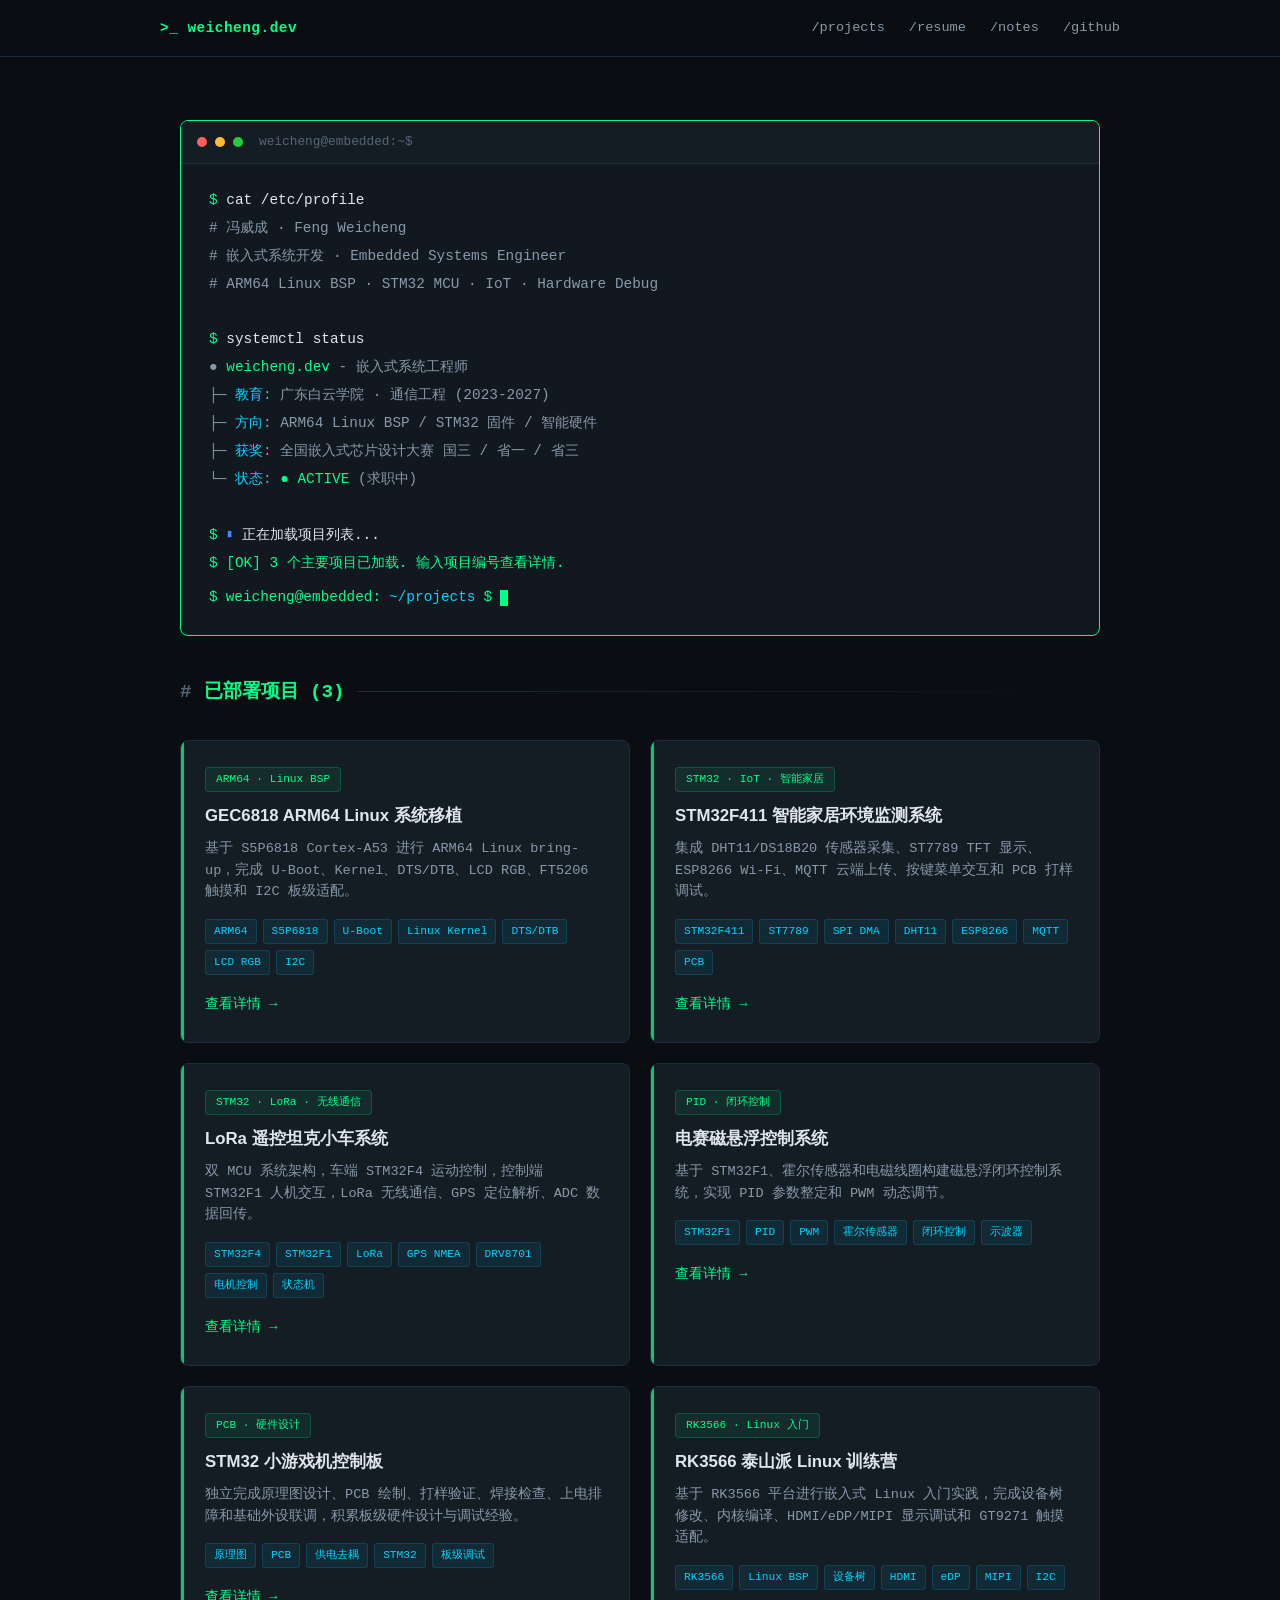
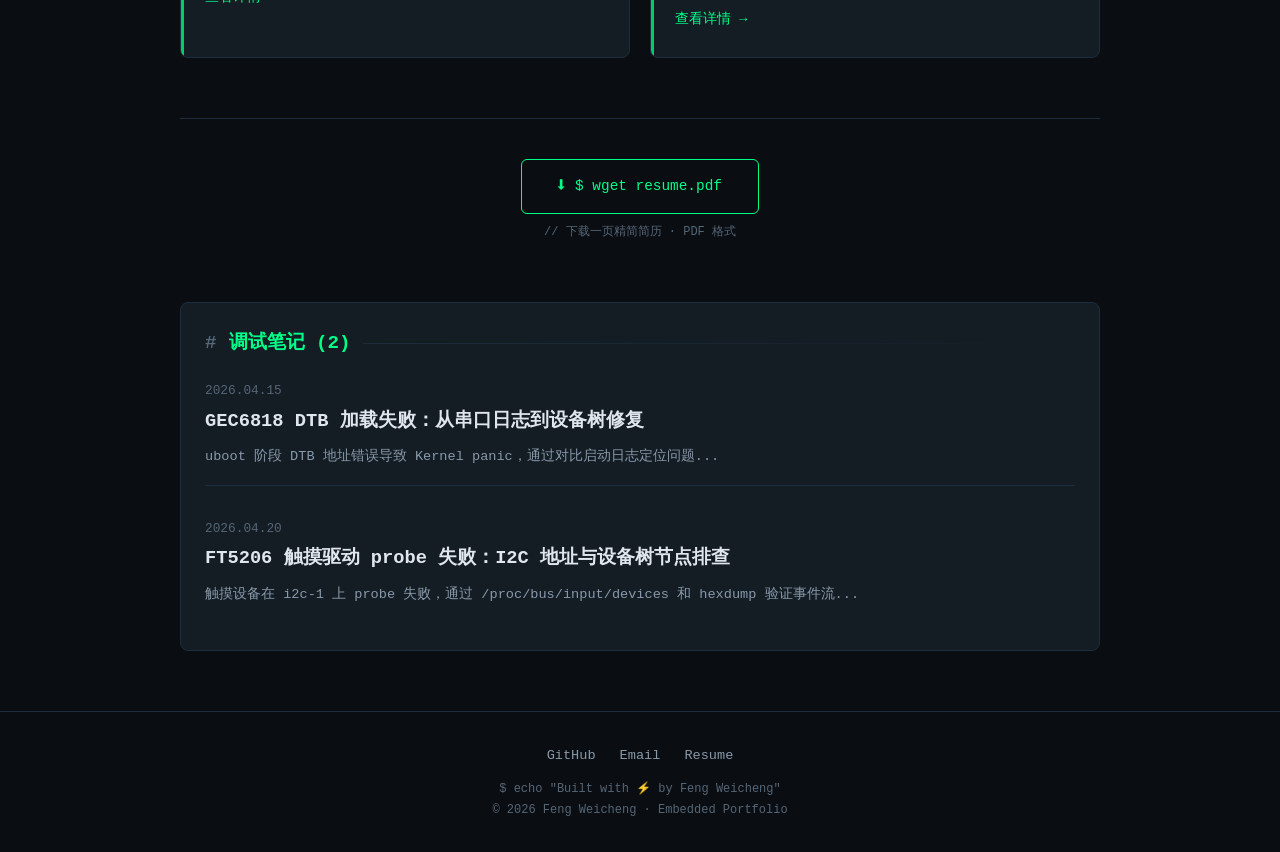
==== index.html @ 5b4a4738 "init: 嵌入式个人作品集上线" ====
<!DOCTYPE html>
<html lang="zh-CN">
<head>
  <meta charset="UTF-8">
  <meta name="viewport" content="width=device-width, initial-scale=1.0">
  <meta name="description" content="冯威成 · 嵌入式个人作品集 · ARM64 Linux BSP · STM32 · IoT 智能硬件">
  <meta name="keywords" content="嵌入式, Linux BSP, STM32, ARM64, 驱动开发, 智能硬件, IoT">
  <meta name="author" content="冯威成">

  <!-- Open Graph -->
  <meta property="og:title" content="冯威成 · 嵌入式作品集">
  <meta property="og:description" content="ARM64 Linux BSP / STM32 / IoT 智能硬件">
  <meta property="og:type" content="website">
  <meta property="og:url" content="https://weichengfeng.github.io">

  <title>冯威成 · 嵌入式作品集 | Embedded Portfolio</title>
  <link rel="stylesheet" href="css/style.css">
  <link rel="icon" type="image/svg+xml" href="data:image/svg+xml,<svg xmlns='http://www.w3.org/2000/svg' viewBox='0 0 100 100'><text y='.9em' font-size='90'>⚡</text></svg>">
</head>
<body>

  <!-- ====== 导航栏 ====== -->
  <nav class="nav-bar">
    <div class="nav-inner">
      <a href="/" class="nav-brand">weicheng.dev</a>
      <ul class="nav-links">
        <li><a href="/#projects">/projects</a></li>
        <li><a href="/#resume">/resume</a></li>
        <li><a href="notes/debug-log-1.html">/notes</a></li>
        <li><a href="https://github.com/Weicheng77777777" target="_blank">/github</a></li>
      </ul>
    </div>
  </nav>

  <!-- ====== 首页终端区 ====== -->
  <section class="hero">
    <div class="container">
      <div class="terminal-window">
        <div class="terminal-header">
          <span class="terminal-dot red"></span>
          <span class="terminal-dot yellow"></span>
          <span class="terminal-dot green"></span>
          <span class="terminal-title">weicheng@embedded:~$</span>
        </div>
        <div class="terminal-body">
          <div class="terminal-line">
            <span class="prompt">$ </span><span class="cmd">cat /etc/profile</span>
          </div>
          <div class="terminal-line">
            <span class="output"># 冯威成 · Feng Weicheng</span>
          </div>
          <div class="terminal-line">
            <span class="output"># 嵌入式系统开发 · Embedded Systems Engineer</span>
          </div>
          <div class="terminal-line">
            <span class="output"># ARM64 Linux BSP · STM32 MCU · IoT · Hardware Debug</span>
          </div>
          <div class="terminal-line">&nbsp;</div>
          <div class="terminal-line">
            <span class="prompt">$ </span><span class="cmd">systemctl status</span>
          </div>
          <div class="terminal-line">
            <span class="output">● <span class="success">weicheng.dev</span> - 嵌入式系统工程师</span>
          </div>
          <div class="terminal-line">
            <span class="output">   ├─ <span class="highlight">教育</span>: 广东白云学院 · 通信工程 (2023-2027)</span>
          </div>
          <div class="terminal-line">
            <span class="output">   ├─ <span class="highlight">方向</span>: ARM64 Linux BSP / STM32 固件 / 智能硬件</span>
          </div>
          <div class="terminal-line">
            <span class="output">   ├─ <span class="highlight">获奖</span>: 全国嵌入式芯片设计大赛 国三 / 省一 / 省三</span>
          </div>
          <div class="terminal-line">
            <span class="output">   └─ <span class="highlight">状态</span>: <span class="success">● ACTIVE</span> (求职中)</span>
          </div>
          <div class="terminal-line">&nbsp;</div>
          <div class="terminal-line">
            <span class="prompt">$ </span><span class="cmd"><span class="loading">▮</span> 正在加载项目列表...</span>
          </div>
          <div class="terminal-line">
            <span class="prompt">$ </span><span class="success">[OK] 3 个主要项目已加载. 输入项目编号查看详情.</span>
          </div>
          <div class="terminal-cursor-line">
            <span>$ </span>weicheng@embedded:<span style="color:var(--accent-cyan)">~/projects</span><span style="color:var(--terminal-green)">$</span>
            <span class="cursor"></span>
          </div>
        </div>
      </div>

      <!-- ====== 项目卡片 ====== -->
      <div id="projects">
        <h2 class="section-title">已部署项目 (3)</h2>
      </div>
      <div class="projects-grid">
        <!-- 项目 1: GEC6818 -->
        <div class="card">
          <div class="card-tag">ARM64 · Linux BSP</div>
          <h3>GEC6818 ARM64 Linux 系统移植</h3>
          <p>基于 S5P6818 Cortex-A53 进行 ARM64 Linux bring-up，完成 U-Boot、Kernel、DTS/DTB、LCD RGB、FT5206 触摸和 I2C 板级适配。</p>
          <div class="card-tech">
            <span>ARM64</span>
            <span>S5P6818</span>
            <span>U-Boot</span>
            <span>Linux Kernel</span>
            <span>DTS/DTB</span>
            <span>LCD RGB</span>
            <span>I2C</span>
          </div>
          <a href="projects/gec6818.html" class="card-link">查看详情 →</a>
        </div>

        <!-- 项目 2: STM32F411 -->
        <div class="card">
          <div class="card-tag">STM32 · IoT · 智能家居</div>
          <h3>STM32F411 智能家居环境监测系统</h3>
          <p>集成 DHT11/DS18B20 传感器采集、ST7789 TFT 显示、ESP8266 Wi-Fi、MQTT 云端上传、按键菜单交互和 PCB 打样调试。</p>
          <div class="card-tech">
            <span>STM32F411</span>
            <span>ST7789</span>
            <span>SPI DMA</span>
            <span>DHT11</span>
            <span>ESP8266</span>
            <span>MQTT</span>
            <span>PCB</span>
          </div>
          <a href="projects/stm32f411.html" class="card-link">查看详情 →</a>
        </div>

        <!-- 项目 3: LoRa 小车 -->
        <div class="card">
          <div class="card-tag">STM32 · LoRa · 无线通信</div>
          <h3>LoRa 遥控坦克小车系统</h3>
          <p>双 MCU 系统架构，车端 STM32F4 运动控制，控制端 STM32F1 人机交互，LoRa 无线通信、GPS 定位解析、ADC 数据回传。</p>
          <div class="card-tech">
            <span>STM32F4</span>
            <span>STM32F1</span>
            <span>LoRa</span>
            <span>GPS NMEA</span>
            <span>DRV8701</span>
            <span>电机控制</span>
            <span>状态机</span>
          </div>
          <a href="projects/lora-car.html" class="card-link">查看详情 →</a>
        </div>

        <!-- 项目 4: 磁悬浮 -->
        <div class="card">
          <div class="card-tag">PID · 闭环控制</div>
          <h3>电赛磁悬浮控制系统</h3>
          <p>基于 STM32F1、霍尔传感器和电磁线圈构建磁悬浮闭环控制系统，实现 PID 参数整定和 PWM 动态调节。</p>
          <div class="card-tech">
            <span>STM32F1</span>
            <span>PID</span>
            <span>PWM</span>
            <span>霍尔传感器</span>
            <span>闭环控制</span>
            <span>示波器</span>
          </div>
          <a href="projects/maglev.html" class="card-link">查看详情 →</a>
        </div>

        <!-- 项目 5: 小游戏机 -->
        <div class="card">
          <div class="card-tag">PCB · 硬件设计</div>
          <h3>STM32 小游戏机控制板</h3>
          <p>独立完成原理图设计、PCB 绘制、打样验证、焊接检查、上电排障和基础外设联调，积累板级硬件设计与调试经验。</p>
          <div class="card-tech">
            <span>原理图</span>
            <span>PCB</span>
            <span>供电去耦</span>
            <span>STM32</span>
            <span>板级调试</span>
          </div>
          <a href="projects/game-console.html" class="card-link">查看详情 →</a>
        </div>

        <!-- 项目 6: RK3566 -->
        <div class="card">
          <div class="card-tag">RK3566 · Linux 入门</div>
          <h3>RK3566 泰山派 Linux 训练营</h3>
          <p>基于 RK3566 平台进行嵌入式 Linux 入门实践，完成设备树修改、内核编译、HDMI/eDP/MIPI 显示调试和 GT9271 触摸适配。</p>
          <div class="card-tech">
            <span>RK3566</span>
            <span>Linux BSP</span>
            <span>设备树</span>
            <span>HDMI</span>
            <span>eDP</span>
            <span>MIPI</span>
            <span>I2C</span>
          </div>
          <a href="projects/rk3566.html" class="card-link">查看详情 →</a>
        </div>
      </div>

      <!-- ====== 简历下载区 ====== -->
      <div id="resume" class="resume-section">
        <a href="resume.pdf" class="resume-btn" download>
          ⬇ <span>$ wget resume.pdf</span>
        </a>
        <p class="resume-hint">// 下载一页精简简历 · PDF 格式</p>
      </div>

      <!-- ====== 调试笔记入口 ====== -->
      <div style="margin-top: 20px; padding: 24px; border: 1px solid var(--border-color); border-radius: 8px; background: var(--bg-card);">
        <h2 class="section-title" style="margin-bottom: 16px;">调试笔记 (2)</h2>
        <div class="notes-list">
          <div class="note-item" style="border: none; padding: 0 0 16px 0; border-bottom: 1px solid var(--border-color) !important; border-radius: 0;">
            <div class="note-date">2026.04.15</div>
            <h3><a href="notes/debug-log-1.html">GEC6818 DTB 加载失败：从串口日志到设备树修复</a></h3>
            <div class="note-excerpt">uboot 阶段 DTB 地址错误导致 Kernel panic，通过对比启动日志定位问题...</div>
          </div>
          <div class="note-item" style="border: none; padding: 16px 0 0 0;">
            <div class="note-date">2026.04.20</div>
            <h3><a href="notes/debug-log-1.html">FT5206 触摸驱动 probe 失败：I2C 地址与设备树节点排查</a></h3>
            <div class="note-excerpt">触摸设备在 i2c-1 上 probe 失败，通过 /proc/bus/input/devices 和 hexdump 验证事件流...</div>
          </div>
        </div>
      </div>

    </div>
  </section>

  <!-- ====== 页脚 ====== -->
  <footer class="footer">
    <div class="container">
      <div class="footer-links">
        <a href="https://github.com/Weicheng77777777" target="_blank">GitHub</a>
        <a href="mailto:2590752572@qq.com">Email</a>
        <a href="resume.pdf" download>Resume</a>
      </div>
      <p class="footer-copy">
        <span class="terminal-green">$ echo "Built with ⚡ by Feng Weicheng"</span><br>
        <span style="color: var(--text-muted);">© 2026 Feng Weicheng · Embedded Portfolio</span>
      </p>
    </div>
  </footer>

  <script src="js/main.js"></script>
</body>
</html>
---- css/style.css ----
/* ==========================================================================
   冯威成 · 嵌入式个人作品集
   风格：终端 / 命令行风格
   ========================================================================== */

/* --- CSS 变量 --- */
:root {
  --bg-primary: #0a0e12;
  --bg-secondary: #111820;
  --bg-card: #141c24;
  --bg-card-hover: #1a2430;
  --terminal-green: #00ff88;
  --terminal-green-dim: #00cc6a;
  --terminal-green-muted: #0a3a22;
  --accent-cyan: #00d4ff;
  --accent-blue: #4488ff;
  --accent-purple: #aa66ff;
  --text-primary: #e0e6ed;
  --text-secondary: #8899aa;
  --text-muted: #556677;
  --border-color: #1e2d3d;
  --border-green: #00ff88;
  --font-mono: 'Consolas', 'Courier New', 'Fira Code', 'Source Code Pro', monospace;
  --font-sans: 'Inter', -apple-system, BlinkMacSystemFont, 'Segoe UI', sans-serif;
}

/* --- 全局重置 --- */
*, *::before, *::after {
  margin: 0;
  padding: 0;
  box-sizing: border-box;
}

html {
  scroll-behavior: smooth;
  font-size: 16px;
}

body {
  background-color: var(--bg-primary);
  color: var(--text-primary);
  font-family: var(--font-mono);
  line-height: 1.7;
  min-height: 100vh;
  -webkit-font-smoothing: antialiased;
}

::selection {
  background: var(--terminal-green);
  color: var(--bg-primary);
}

/* --- 滚动条 --- */
::-webkit-scrollbar {
  width: 6px;
}
::-webkit-scrollbar-track {
  background: var(--bg-primary);
}
::-webkit-scrollbar-thumb {
  background: var(--terminal-green-muted);
  border-radius: 3px;
}
::-webkit-scrollbar-thumb:hover {
  background: var(--terminal-green-dim);
}

/* --- 容器 --- */
.container {
  max-width: 960px;
  margin: 0 auto;
  padding: 0 20px;
}

/* ==========================================================================
   顶部导航
   ========================================================================== */
.nav-bar {
  position: fixed;
  top: 0;
  left: 0;
  right: 0;
  z-index: 100;
  background: rgba(10, 14, 18, 0.95);
  backdrop-filter: blur(10px);
  border-bottom: 1px solid var(--border-color);
  padding: 0 20px;
}

.nav-inner {
  max-width: 960px;
  margin: 0 auto;
  display: flex;
  align-items: center;
  justify-content: space-between;
  height: 56px;
}

.nav-brand {
  color: var(--terminal-green);
  font-size: 0.9rem;
  font-weight: bold;
  text-decoration: none;
  letter-spacing: 0.5px;
}
.nav-brand::before {
  content: '>_ ';
}

.nav-links {
  display: flex;
  gap: 24px;
  list-style: none;
}

.nav-links a {
  color: var(--text-secondary);
  text-decoration: none;
  font-size: 0.85rem;
  transition: color 0.2s;
  position: relative;
}
.nav-links a:hover {
  color: var(--terminal-green);
}
.nav-links a::after {
  content: '';
  position: absolute;
  bottom: -4px;
  left: 0;
  width: 0;
  height: 1px;
  background: var(--terminal-green);
  transition: width 0.3s;
}
.nav-links a:hover::after {
  width: 100%;
}

/* ==========================================================================
   终端区域 (首页)
   ========================================================================== */
.hero {
  padding-top: 120px;
  padding-bottom: 60px;
  min-height: 100vh;
  display: flex;
  flex-direction: column;
  justify-content: center;
}

.terminal-window {
  border: 1px solid var(--border-green);
  border-radius: 8px;
  background: var(--bg-secondary);
  overflow: hidden;
  margin-bottom: 40px;
}

.terminal-header {
  display: flex;
  align-items: center;
  gap: 8px;
  padding: 10px 16px;
  background: var(--bg-card);
  border-bottom: 1px solid var(--border-color);
}

.terminal-dot {
  width: 10px;
  height: 10px;
  border-radius: 50%;
}
.terminal-dot.red { background: #ff5f57; }
.terminal-dot.yellow { background: #ffbd2e; }
.terminal-dot.green { background: #28ca41; }

.terminal-title {
  color: var(--text-muted);
  font-size: 0.8rem;
  margin-left: 8px;
}

.terminal-body {
  padding: 24px 28px;
  font-size: 0.9rem;
  line-height: 1.8;
}

.terminal-line {
  opacity: 0;
  animation: terminalFadeIn 0.5s ease forwards;
  margin-bottom: 2px;
}
.terminal-line .prompt {
  color: var(--terminal-green);
}
.terminal-line .cmd {
  color: var(--text-primary);
}
.terminal-line .output {
  color: var(--text-secondary);
}
.terminal-line .highlight {
  color: var(--accent-cyan);
}
.terminal-line .success {
  color: var(--terminal-green);
}
.terminal-line .warn {
  color: #ffaa00;
}
.terminal-line .loading {
  color: var(--accent-blue);
  animation: blink 1s step-end infinite;
}

.terminal-line:nth-child(1) { animation-delay: 0.1s; }
.terminal-line:nth-child(2) { animation-delay: 0.3s; }
.terminal-line:nth-child(3) { animation-delay: 0.5s; }
.terminal-line:nth-child(4) { animation-delay: 0.7s; }
.terminal-line:nth-child(5) { animation-delay: 0.9s; }
.terminal-line:nth-child(6) { animation-delay: 1.1s; }
.terminal-line:nth-child(7) { animation-delay: 1.3s; }
.terminal-line:nth-child(8) { animation-delay: 1.5s; }
.terminal-line:nth-child(9) { animation-delay: 1.7s; }
.terminal-line:nth-child(10) { animation-delay: 1.9s; }

@keyframes terminalFadeIn {
  from {
    opacity: 0;
    transform: translateY(4px);
  }
  to {
    opacity: 1;
    transform: translateY(0);
  }
}

@keyframes blink {
  0%, 100% { opacity: 1; }
  50% { opacity: 0; }
}

.cursor-blink::after {
  content: '_';
  color: var(--terminal-green);
  animation: blink 1s step-end infinite;
}

.terminal-cursor-line {
  display: flex;
  align-items: center;
  gap: 8px;
  color: var(--terminal-green);
  margin-top: 8px;
}
.terminal-cursor-line .cursor {
  display: inline-block;
  width: 8px;
  height: 16px;
  background: var(--terminal-green);
  animation: blink 1s step-end infinite;
}

/* ==========================================================================
   项目卡片区
   ========================================================================== */
.section-title {
  font-size: 1.2rem;
  color: var(--terminal-green);
  margin-bottom: 32px;
  display: flex;
  align-items: center;
  gap: 12px;
}
.section-title::before {
  content: '# ';
  color: var(--text-muted);
}
.section-title::after {
  content: '';
  flex: 1;
  height: 1px;
  background: linear-gradient(to right, var(--border-color), transparent);
}

.projects-grid {
  display: grid;
  grid-template-columns: repeat(auto-fill, minmax(420px, 1fr));
  gap: 20px;
  margin-bottom: 60px;
}

.card {
  background: var(--bg-card);
  border: 1px solid var(--border-color);
  border-radius: 8px;
  padding: 24px;
  transition: all 0.3s ease;
  position: relative;
  overflow: hidden;
}

.card::before {
  content: '';
  position: absolute;
  top: 0;
  left: 0;
  width: 3px;
  height: 100%;
  background: var(--terminal-green-dim);
  transition: background 0.3s;
}

.card:hover {
  border-color: var(--terminal-green-dim);
  transform: translateY(-2px);
  box-shadow: 0 8px 32px rgba(0, 255, 136, 0.08);
}

.card:hover::before {
  background: var(--terminal-green);
}

.card-tag {
  display: inline-block;
  font-size: 0.7rem;
  color: var(--terminal-green);
  background: rgba(0, 255, 136, 0.08);
  border: 1px solid rgba(0, 255, 136, 0.2);
  padding: 2px 10px;
  border-radius: 4px;
  margin-bottom: 12px;
  font-family: var(--font-mono);
}

.card h3 {
  font-size: 1.05rem;
  color: var(--text-primary);
  margin-bottom: 10px;
  line-height: 1.4;
  font-family: var(--font-sans);
  font-weight: 600;
}

.card p {
  font-size: 0.85rem;
  color: var(--text-secondary);
  line-height: 1.6;
  margin-bottom: 16px;
}

.card-tech {
  display: flex;
  flex-wrap: wrap;
  gap: 6px;
  margin-bottom: 16px;
}

.card-tech span {
  font-size: 0.7rem;
  color: var(--accent-cyan);
  background: rgba(0, 212, 255, 0.08);
  border: 1px solid rgba(0, 212, 255, 0.15);
  padding: 2px 8px;
  border-radius: 3px;
  font-family: var(--font-mono);
}

.card-link {
  display: inline-flex;
  align-items: center;
  gap: 6px;
  color: var(--terminal-green);
  text-decoration: none;
  font-size: 0.85rem;
  transition: gap 0.2s;
}
.card-link:hover {
  gap: 10px;
  text-decoration: underline;
}

/* ==========================================================================
   简历下载区
   ========================================================================== */
.resume-section {
  text-align: center;
  padding: 40px 0;
  border-top: 1px solid var(--border-color);
  margin-top: 20px;
}

.resume-btn {
  display: inline-flex;
  align-items: center;
  gap: 10px;
  padding: 14px 36px;
  background: transparent;
  border: 1px solid var(--terminal-green);
  color: var(--terminal-green);
  font-family: var(--font-mono);
  font-size: 0.9rem;
  border-radius: 6px;
  cursor: pointer;
  text-decoration: none;
  transition: all 0.3s;
}
.resume-btn:hover {
  background: var(--terminal-green);
  color: var(--bg-primary);
  box-shadow: 0 0 20px rgba(0, 255, 136, 0.3);
}

.resume-hint {
  color: var(--text-muted);
  font-size: 0.75rem;
  margin-top: 8px;
}

/* ==========================================================================
   页脚
   ========================================================================== */
.footer {
  border-top: 1px solid var(--border-color);
  padding: 32px 0;
  text-align: center;
}

.footer-links {
  display: flex;
  justify-content: center;
  gap: 24px;
  margin-bottom: 12px;
}

.footer-links a {
  color: var(--text-secondary);
  text-decoration: none;
  font-size: 0.85rem;
  transition: color 0.2s;
}
.footer-links a:hover {
  color: var(--terminal-green);
}

.footer-copy {
  color: var(--text-muted);
  font-size: 0.75rem;
}

/* ==========================================================================
   项目详情页样式
   ========================================================================== */
.project-detail {
  padding-top: 100px;
  padding-bottom: 60px;
}

.project-detail h1 {
  font-size: 1.8rem;
  color: var(--terminal-green);
  margin-bottom: 8px;
  font-family: var(--font-sans);
  font-weight: 700;
}

.project-detail .subtitle {
  color: var(--text-secondary);
  font-size: 0.9rem;
  margin-bottom: 40px;
}

.project-detail h2 {
  font-size: 1.2rem;
  color: var(--accent-cyan);
  margin-top: 40px;
  margin-bottom: 16px;
  padding-bottom: 8px;
  border-bottom: 1px solid var(--border-color);
  font-family: var(--font-sans);
  font-weight: 600;
}
.project-detail h2::before {
  content: '## ';
  color: var(--text-muted);
}

.project-detail h3 {
  font-size: 1rem;
  color: var(--text-primary);
  margin-top: 24px;
  margin-bottom: 10px;
  font-family: var(--font-sans);
  font-weight: 600;
}

.project-detail p {
  color: var(--text-secondary);
  font-size: 0.9rem;
  line-height: 1.8;
  margin-bottom: 16px;
}

.project-detail ul, .project-detail ol {
  color: var(--text-secondary);
  font-size: 0.9rem;
  line-height: 1.8;
  margin-bottom: 16px;
  padding-left: 24px;
}

.project-detail li {
  margin-bottom: 6px;
}

.project-detail li strong {
  color: var(--terminal-green);
}

.project-detail img {
  max-width: 100%;
  border-radius: 6px;
  border: 1px solid var(--border-color);
  margin: 16px 0 24px;
}

.project-detail .img-placeholder {
  background: var(--bg-card);
  border: 1px dashed var(--border-color);
  border-radius: 6px;
  padding: 40px 20px;
  text-align: center;
  color: var(--text-muted);
  font-size: 0.85rem;
  margin: 16px 0 24px;
}
.project-detail .img-placeholder .icon {
  font-size: 2rem;
  display: block;
  margin-bottom: 8px;
}

.project-detail .info-block {
  background: var(--bg-card);
  border-left: 3px solid var(--accent-cyan);
  padding: 16px 20px;
  border-radius: 4px;
  margin: 16px 0 24px;
}
.project-detail .info-block.green {
  border-left-color: var(--terminal-green);
}
.project-detail .info-block.yellow {
  border-left-color: #ffaa00;
}

.project-detail .result-grid {
  display: grid;
  grid-template-columns: repeat(auto-fill, minmax(200px, 1fr));
  gap: 12px;
  margin: 16px 0 24px;
}

.project-detail .result-item {
  background: var(--bg-card);
  border: 1px solid var(--border-color);
  border-radius: 6px;
  padding: 12px 16px;
  font-size: 0.85rem;
}
.project-detail .result-item .status {
  color: var(--terminal-green);
}
.project-detail .result-item .status.fail {
  color: #ff5555;
}
.project-detail .result-item .status.wip {
  color: #ffaa00;
}

.project-detail .back-link {
  display: inline-flex;
  align-items: center;
  gap: 8px;
  color: var(--text-secondary);
  text-decoration: none;
  font-size: 0.85rem;
  margin-bottom: 32px;
  transition: color 0.2s;
}
.project-detail .back-link:hover {
  color: var(--terminal-green);
}

.project-github-link {
  display: inline-flex;
  align-items: center;
  gap: 8px;
  padding: 10px 24px;
  background: var(--bg-card);
  border: 1px solid var(--border-color);
  color: var(--accent-cyan);
  text-decoration: none;
  border-radius: 6px;
  font-size: 0.9rem;
  transition: all 0.2s;
}
.project-github-link:hover {
  border-color: var(--accent-cyan);
  box-shadow: 0 0 16px rgba(0, 212, 255, 0.15);
}

/* ==========================================================================
   调试记录 / Notes
   ========================================================================== */
.notes-list {
  display: flex;
  flex-direction: column;
  gap: 16px;
  margin: 20px 0;
}

.note-item {
  background: var(--bg-card);
  border: 1px solid var(--border-color);
  border-radius: 6px;
  padding: 20px 24px;
  transition: all 0.2s;
}
.note-item:hover {
  border-color: var(--terminal-green-dim);
}
.note-item .note-date {
  color: var(--text-muted);
  font-size: 0.8rem;
}
.note-item h3 {
  margin: 4px 0 8px;
}
.note-item h3 a {
  color: var(--text-primary);
  text-decoration: none;
}
.note-item h3 a:hover {
  color: var(--terminal-green);
}
.note-item .note-excerpt {
  color: var(--text-secondary);
  font-size: 0.85rem;
}

/* ==========================================================================
   标签页 / Tabs
   ========================================================================== */
.code-block {
  background: #0d1117;
  border: 1px solid var(--border-color);
  border-radius: 6px;
  padding: 16px 20px;
  margin: 12px 0 20px;
  overflow-x: auto;
  font-size: 0.82rem;
  line-height: 1.6;
  color: #c9d1d9;
}
.code-block .comment { color: #8b949e; }
.code-block .keyword { color: #ff7b72; }
.code-block .string { color: #a5d6ff; }
.code-block .number { color: #79c0ff; }
.code-block .function { color: #d2a8ff; }

/* ==========================================================================
   响应式
   ========================================================================== */
@media (max-width: 768px) {
  .hero {
    padding-top: 100px;
    padding-bottom: 40px;
  }

  .terminal-body {
    padding: 16px 18px;
    font-size: 0.8rem;
  }

  .projects-grid {
    grid-template-columns: 1fr;
  }

  .nav-links {
    gap: 12px;
  }
  .nav-links a {
    font-size: 0.78rem;
  }

  .project-detail h1 {
    font-size: 1.4rem;
  }

  .project-detail .result-grid {
    grid-template-columns: 1fr;
  }
}

@media (max-width: 480px) {
  .nav-links {
    display: none;
  }

  .terminal-body {
    padding: 12px 14px;
    font-size: 0.75rem;
  }

  .card {
    padding: 16px;
  }
}

/* ==========================================================================
   打印优化
   ========================================================================== */
@media print {
  .nav-bar, .footer, .resume-section { display: none; }
  body { background: white; color: black; }
  .project-detail { padding-top: 20px; }
}
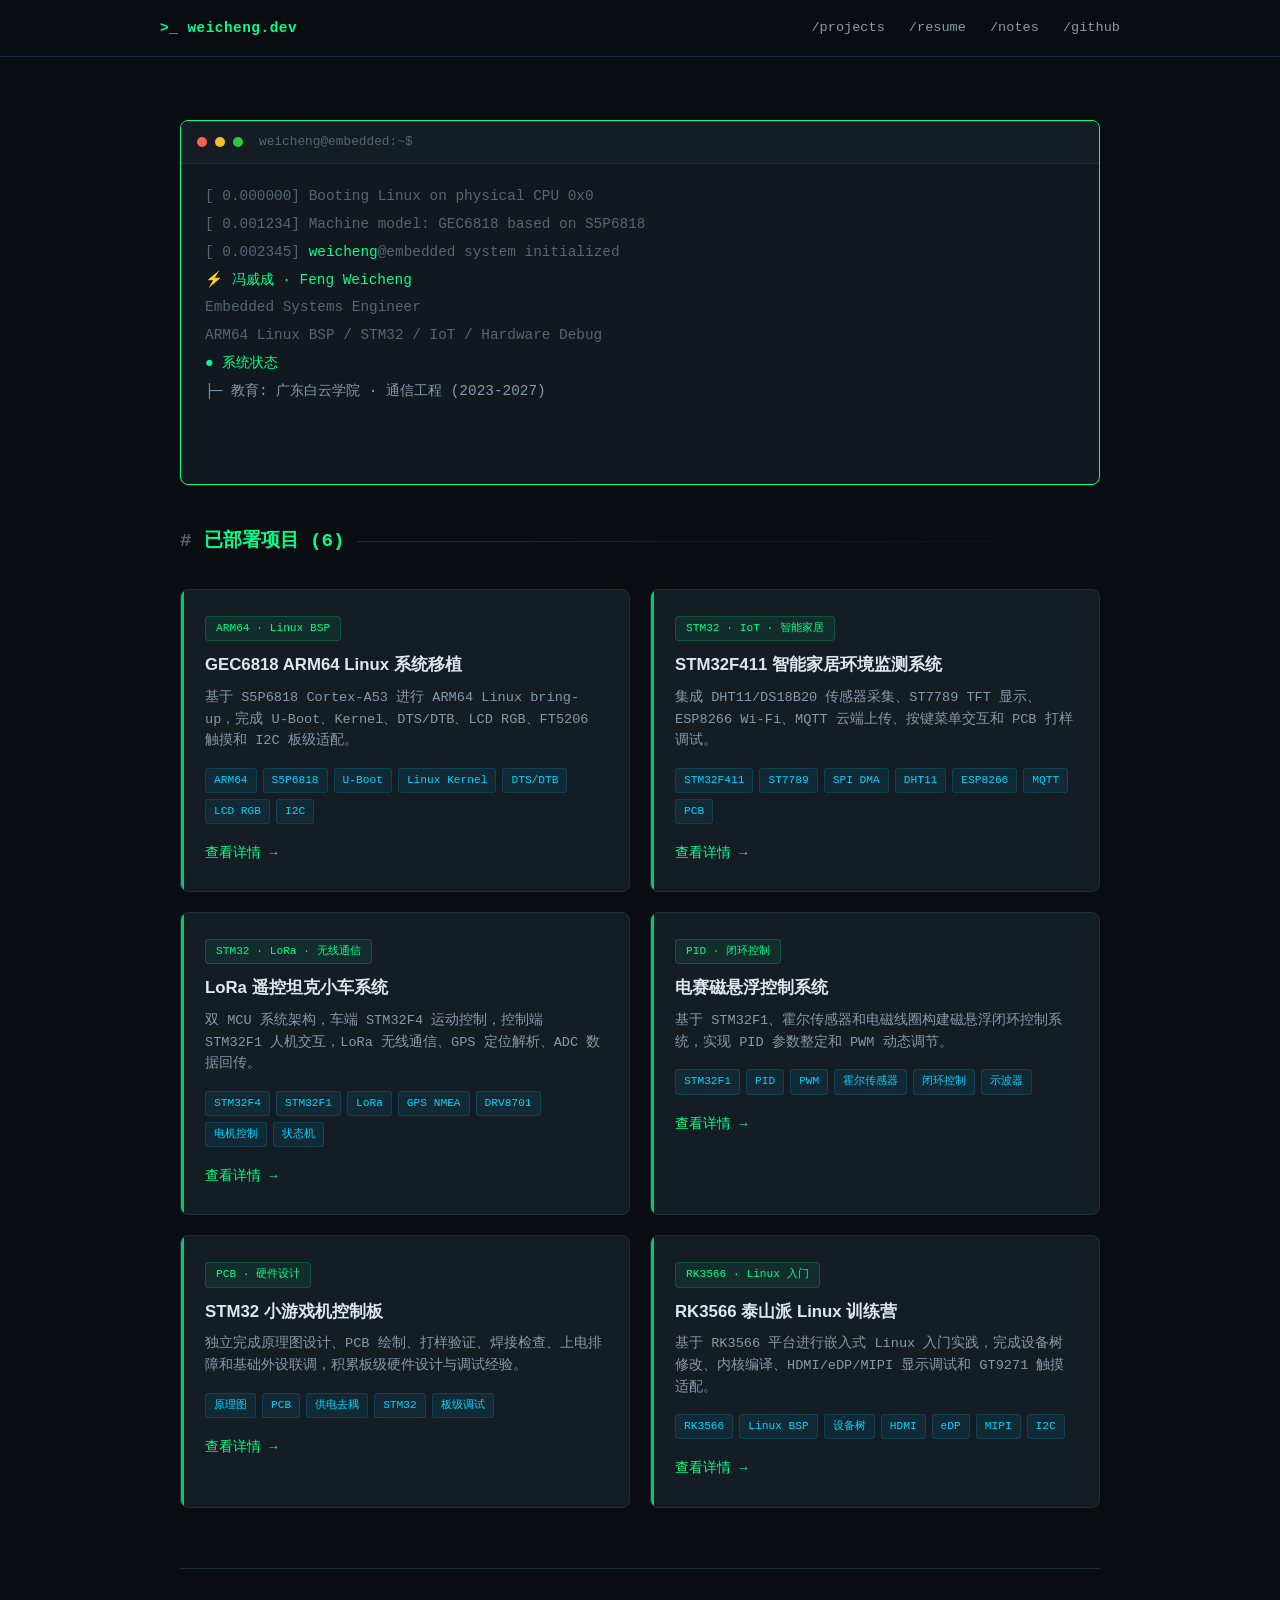
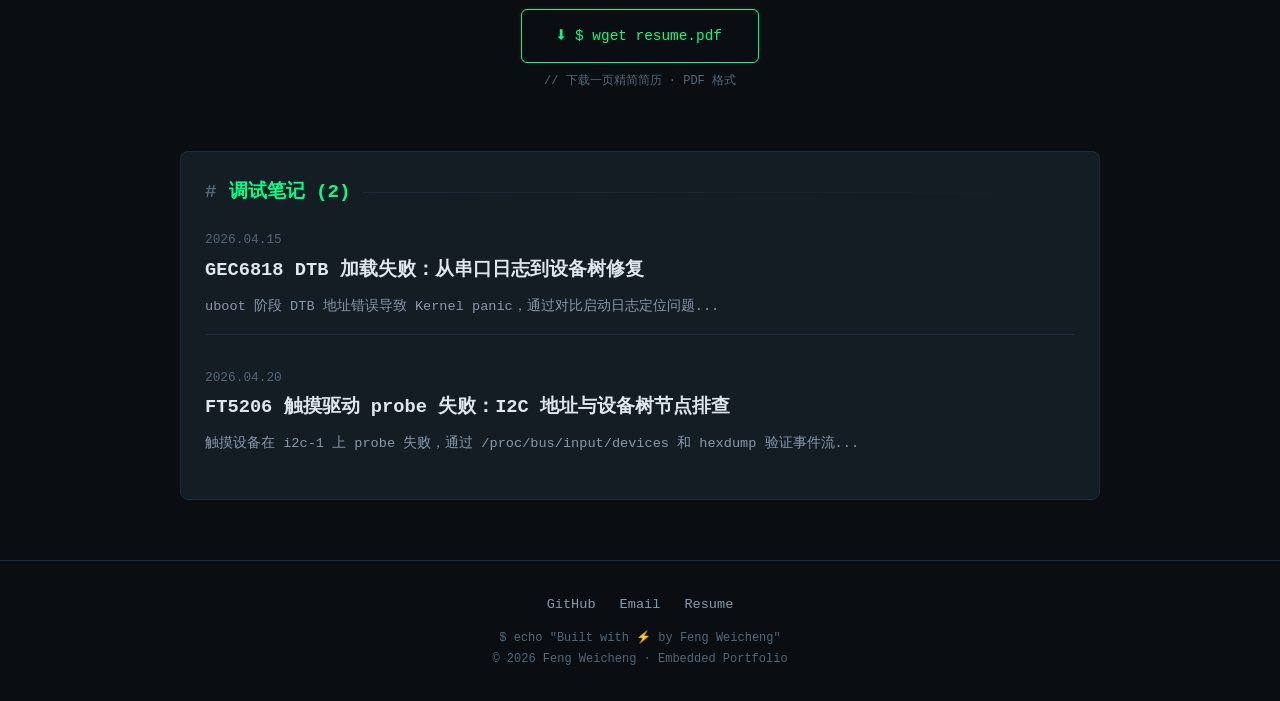
==== commit 3ad4842d: "feat: 终端风格主题优化，新增辅助文档 - 优化 CSS 终端风格样式，增强深色主题效果 - 重构 JS 交互逻辑，改进命令行风格体验 - 新增项目设置文档和环境配置示例" ====
--- a/index.html
+++ b/index.html
@@ -42,55 +42,18 @@
           <span class="terminal-dot green"></span>
           <span class="terminal-title">weicheng@embedded:~$</span>
         </div>
-        <div class="terminal-body">
-          <div class="terminal-line">
-            <span class="prompt">$ </span><span class="cmd">cat /etc/profile</span>
-          </div>
-          <div class="terminal-line">
-            <span class="output"># 冯威成 · Feng Weicheng</span>
-          </div>
-          <div class="terminal-line">
-            <span class="output"># 嵌入式系统开发 · Embedded Systems Engineer</span>
-          </div>
-          <div class="terminal-line">
-            <span class="output"># ARM64 Linux BSP · STM32 MCU · IoT · Hardware Debug</span>
-          </div>
-          <div class="terminal-line">&nbsp;</div>
-          <div class="terminal-line">
-            <span class="prompt">$ </span><span class="cmd">systemctl status</span>
-          </div>
-          <div class="terminal-line">
-            <span class="output">● <span class="success">weicheng.dev</span> - 嵌入式系统工程师</span>
-          </div>
-          <div class="terminal-line">
-            <span class="output">   ├─ <span class="highlight">教育</span>: 广东白云学院 · 通信工程 (2023-2027)</span>
-          </div>
-          <div class="terminal-line">
-            <span class="output">   ├─ <span class="highlight">方向</span>: ARM64 Linux BSP / STM32 固件 / 智能硬件</span>
-          </div>
-          <div class="terminal-line">
-            <span class="output">   ├─ <span class="highlight">获奖</span>: 全国嵌入式芯片设计大赛 国三 / 省一 / 省三</span>
-          </div>
-          <div class="terminal-line">
-            <span class="output">   └─ <span class="highlight">状态</span>: <span class="success">● ACTIVE</span> (求职中)</span>
-          </div>
-          <div class="terminal-line">&nbsp;</div>
-          <div class="terminal-line">
-            <span class="prompt">$ </span><span class="cmd"><span class="loading">▮</span> 正在加载项目列表...</span>
-          </div>
-          <div class="terminal-line">
-            <span class="prompt">$ </span><span class="success">[OK] 3 个主要项目已加载. 输入项目编号查看详情.</span>
-          </div>
-          <div class="terminal-cursor-line">
-            <span>$ </span>weicheng@embedded:<span style="color:var(--accent-cyan)">~/projects</span><span style="color:var(--terminal-green)">$</span>
-            <span class="cursor"></span>
-          </div>
+        <div class="terminal-output" id="termOutput">
+          <!-- 启动动画由 JS 动态插入 -->
+        </div>
+        <div class="term-input-line" id="termInputLine" style="display:none;">
+          <span class="term-input-prompt" id="termPrompt">weicheng@embedded:~$ </span>
+          <input type="text" class="term-input-field" id="termInput" autofocus spellcheck="false" autocomplete="off">
         </div>
       </div>
 
       <!-- ====== 项目卡片 ====== -->
       <div id="projects">
-        <h2 class="section-title">已部署项目 (3)</h2>
+        <h2 class="section-title">已部署项目 (6)</h2>
       </div>
       <div class="projects-grid">
         <!-- 项目 1: GEC6818 -->
--- a/css/style.css
+++ b/css/style.css
@@ -187,49 +187,91 @@
   line-height: 1.8;
 }
 
-.terminal-line {
+/* 旧的 .terminal-line 已迁移到 .term-line 交互版 */
+
+@keyframes blink {
+  0%, 100% { opacity: 1; }
+  50% { opacity: 0; }
+}
+
+/* ==========================================================================
+   交互式终端
+   ========================================================================== */
+.terminal-output {
+  min-height: 320px;
+  max-height: 420px;
+  overflow-y: auto;
+  padding: 20px 24px;
+  font-size: 0.9rem;
+  line-height: 1.8;
+  scrollbar-width: thin;
+  scrollbar-color: var(--terminal-green-muted) transparent;
+}
+
+.terminal-output::-webkit-scrollbar {
+  width: 4px;
+}
+.terminal-output::-webkit-scrollbar-thumb {
+  background: var(--terminal-green-muted);
+  border-radius: 2px;
+}
+
+.term-line {
+  margin-bottom: 2px;
+  word-break: break-all;
+}
+.term-line .prompt {
+  color: var(--terminal-green);
+}
+.term-line .cmd-text {
+  color: var(--text-primary);
+}
+.term-line .output-text {
+  color: var(--text-secondary);
+}
+.term-line .green-text {
+  color: var(--terminal-green);
+}
+.term-line .cyan-text {
+  color: var(--accent-cyan);
+}
+.term-line .warn-text {
+  color: #ffaa00;
+}
+.term-line .dim-text {
+  color: var(--text-muted);
+}
+.term-line .err-text {
+  color: #ff5555;
+}
+.term-line .bold-text {
+  font-weight: bold;
+}
+
+/* 启动动画行 */
+.term-line.boot {
   opacity: 0;
-  animation: terminalFadeIn 0.5s ease forwards;
-  margin-bottom: 2px;
-}
-.terminal-line .prompt {
-  color: var(--terminal-green);
-}
-.terminal-line .cmd {
-  color: var(--text-primary);
-}
-.terminal-line .output {
-  color: var(--text-secondary);
-}
-.terminal-line .highlight {
-  color: var(--accent-cyan);
-}
-.terminal-line .success {
-  color: var(--terminal-green);
-}
-.terminal-line .warn {
-  color: #ffaa00;
-}
-.terminal-line .loading {
-  color: var(--accent-blue);
-  animation: blink 1s step-end infinite;
-}
-
-.terminal-line:nth-child(1) { animation-delay: 0.1s; }
-.terminal-line:nth-child(2) { animation-delay: 0.3s; }
-.terminal-line:nth-child(3) { animation-delay: 0.5s; }
-.terminal-line:nth-child(4) { animation-delay: 0.7s; }
-.terminal-line:nth-child(5) { animation-delay: 0.9s; }
-.terminal-line:nth-child(6) { animation-delay: 1.1s; }
-.terminal-line:nth-child(7) { animation-delay: 1.3s; }
-.terminal-line:nth-child(8) { animation-delay: 1.5s; }
-.terminal-line:nth-child(9) { animation-delay: 1.7s; }
-.terminal-line:nth-child(10) { animation-delay: 1.9s; }
-
-@keyframes terminalFadeIn {
+  animation: termFade 0.4s ease forwards;
+}
+.term-line.boot:nth-child(1) { animation-delay: 0.1s; }
+.term-line.boot:nth-child(2) { animation-delay: 0.25s; }
+.term-line.boot:nth-child(3) { animation-delay: 0.4s; }
+.term-line.boot:nth-child(4) { animation-delay: 0.55s; }
+.term-line.boot:nth-child(5) { animation-delay: 0.7s; }
+.term-line.boot:nth-child(6) { animation-delay: 0.85s; }
+.term-line.boot:nth-child(7) { animation-delay: 1.0s; }
+.term-line.boot:nth-child(8) { animation-delay: 1.15s; }
+.term-line.boot:nth-child(9) { animation-delay: 1.3s; }
+.term-line.boot:nth-child(10) { animation-delay: 1.4s; }
+.term-line.boot:nth-child(11) { animation-delay: 1.5s; }
+.term-line.boot:nth-child(12) { animation-delay: 1.6s; }
+.term-line.boot:nth-child(13) { animation-delay: 1.7s; }
+.term-line.boot:nth-child(14) { animation-delay: 1.8s; }
+
+@keyframes termFade {
   from {
     opacity: 0;
-    transform: translateY(4px);
+    transform: translateY(3px);
   }
   to {
     opacity: 1;
@@ -237,30 +279,38 @@
   }
 }
 
-@keyframes blink {
-  0%, 100% { opacity: 1; }
-  50% { opacity: 0; }
-}
-
-.cursor-blink::after {
-  content: '_';
-  color: var(--terminal-green);
-  animation: blink 1s step-end infinite;
-}
-
-.terminal-cursor-line {
+/* 命令行输入行 */
+.term-input-line {
   display: flex;
   align-items: center;
-  gap: 8px;
-  color: var(--terminal-green);
-  margin-top: 8px;
-}
-.terminal-cursor-line .cursor {
-  display: inline-block;
-  width: 8px;
-  height: 16px;
+  padding: 4px 24px 20px;
+  gap: 0;
+}
+
+.term-input-prompt {
+  color: var(--terminal-green);
+  font-size: 0.9rem;
+  white-space: pre;
+  user-select: none;
+  flex-shrink: 0;
+}
+
+.term-input-field {
+  background: transparent;
+  border: none;
+  outline: none;
+  color: var(--text-primary);
+  font-family: var(--font-mono);
+  font-size: 0.9rem;
+  caret-color: var(--terminal-green);
+  flex: 1;
+  padding: 0;
+  margin: 0;
+}
+
+.term-input-field::selection {
   background: var(--terminal-green);
-  animation: blink 1s step-end infinite;
+  color: var(--bg-primary);
 }
 
 /* ==========================================================================
@@ -721,10 +771,124 @@
 }
 
 /* ==========================================================================
+   代码块复制按钮
+   ========================================================================== */
+.code-block-wrapper {
+  position: relative;
+  margin: 12px 0 20px;
+}
+
+.copy-code {
+  position: absolute;
+  top: 8px;
+  right: 8px;
+  padding: 4px 12px;
+  background: rgba(0, 255, 136, 0.1);
+  border: 1px solid rgba(0, 255, 136, 0.3);
+  color: var(--terminal-green);
+  border-radius: 4px;
+  font-size: 0.75rem;
+  cursor: pointer;
+  transition: all 0.2s;
+  font-family: var(--font-mono);
+  display: none;
+}
+
+.code-block-wrapper:hover .copy-code {
+  display: block;
+}
+
+.copy-code:hover {
+  background: rgba(0, 255, 136, 0.2);
+  border-color: var(--terminal-green);
+}
+
+/* ==========================================================================
+   页面加载动画
+   ========================================================================== */
+body.loaded {
+  animation: fadeIn 0.5s ease-in-out;
+}
+
+@keyframes fadeIn {
+  from {
+    opacity: 0.95;
+  }
+  to {
+    opacity: 1;
+  }
+}
+
+/* ==========================================================================
+   卡片动画增强
+   ========================================================================== */
+.card {
+  animation: slideInUp 0.6s ease-out backwards;
+}
+
+.card:nth-child(1) { animation-delay: 0.1s; }
+.card:nth-child(2) { animation-delay: 0.2s; }
+.card:nth-child(3) { animation-delay: 0.3s; }
+.card:nth-child(4) { animation-delay: 0.4s; }
+.card:nth-child(5) { animation-delay: 0.5s; }
+.card:nth-child(6) { animation-delay: 0.6s; }
+
+@keyframes slideInUp {
+  from {
+    opacity: 0;
+    transform: translateY(20px);
+  }
+  to {
+    opacity: 1;
+    transform: translateY(0);
+  }
+}
+
+/* ==========================================================================
+   链接悬停下划线动画
+   ========================================================================== */
+a {
+  position: relative;
+}
+
+a.card-link::after {
+  content: '';
+  position: absolute;
+  bottom: -2px;
+  left: 0;
+  width: 0;
+  height: 1px;
+  background: var(--terminal-green);
+  transition: width 0.3s ease;
+}
+
+a.card-link:hover::after {
+  width: 100%;
+}
+
+/* ==========================================================================
+   代码高亮增强
+   ========================================================================== */
+code {
+  background: rgba(0, 255, 136, 0.08);
+  color: var(--terminal-green);
+  padding: 2px 6px;
+  border-radius: 3px;
+  font-family: var(--font-mono);
+  font-size: 0.9em;
+}
+
+.project-detail code {
+  background: rgba(0, 255, 136, 0.08);
+  color: var(--terminal-green);
+}
+
+/* ==========================================================================
    打印优化
    ========================================================================== */
 @media print {
   .nav-bar, .footer, .resume-section { display: none; }
   body { background: white; color: black; }
   .project-detail { padding-top: 20px; }
-}
+  .card-tag, .card-tech { display: none; }
+}
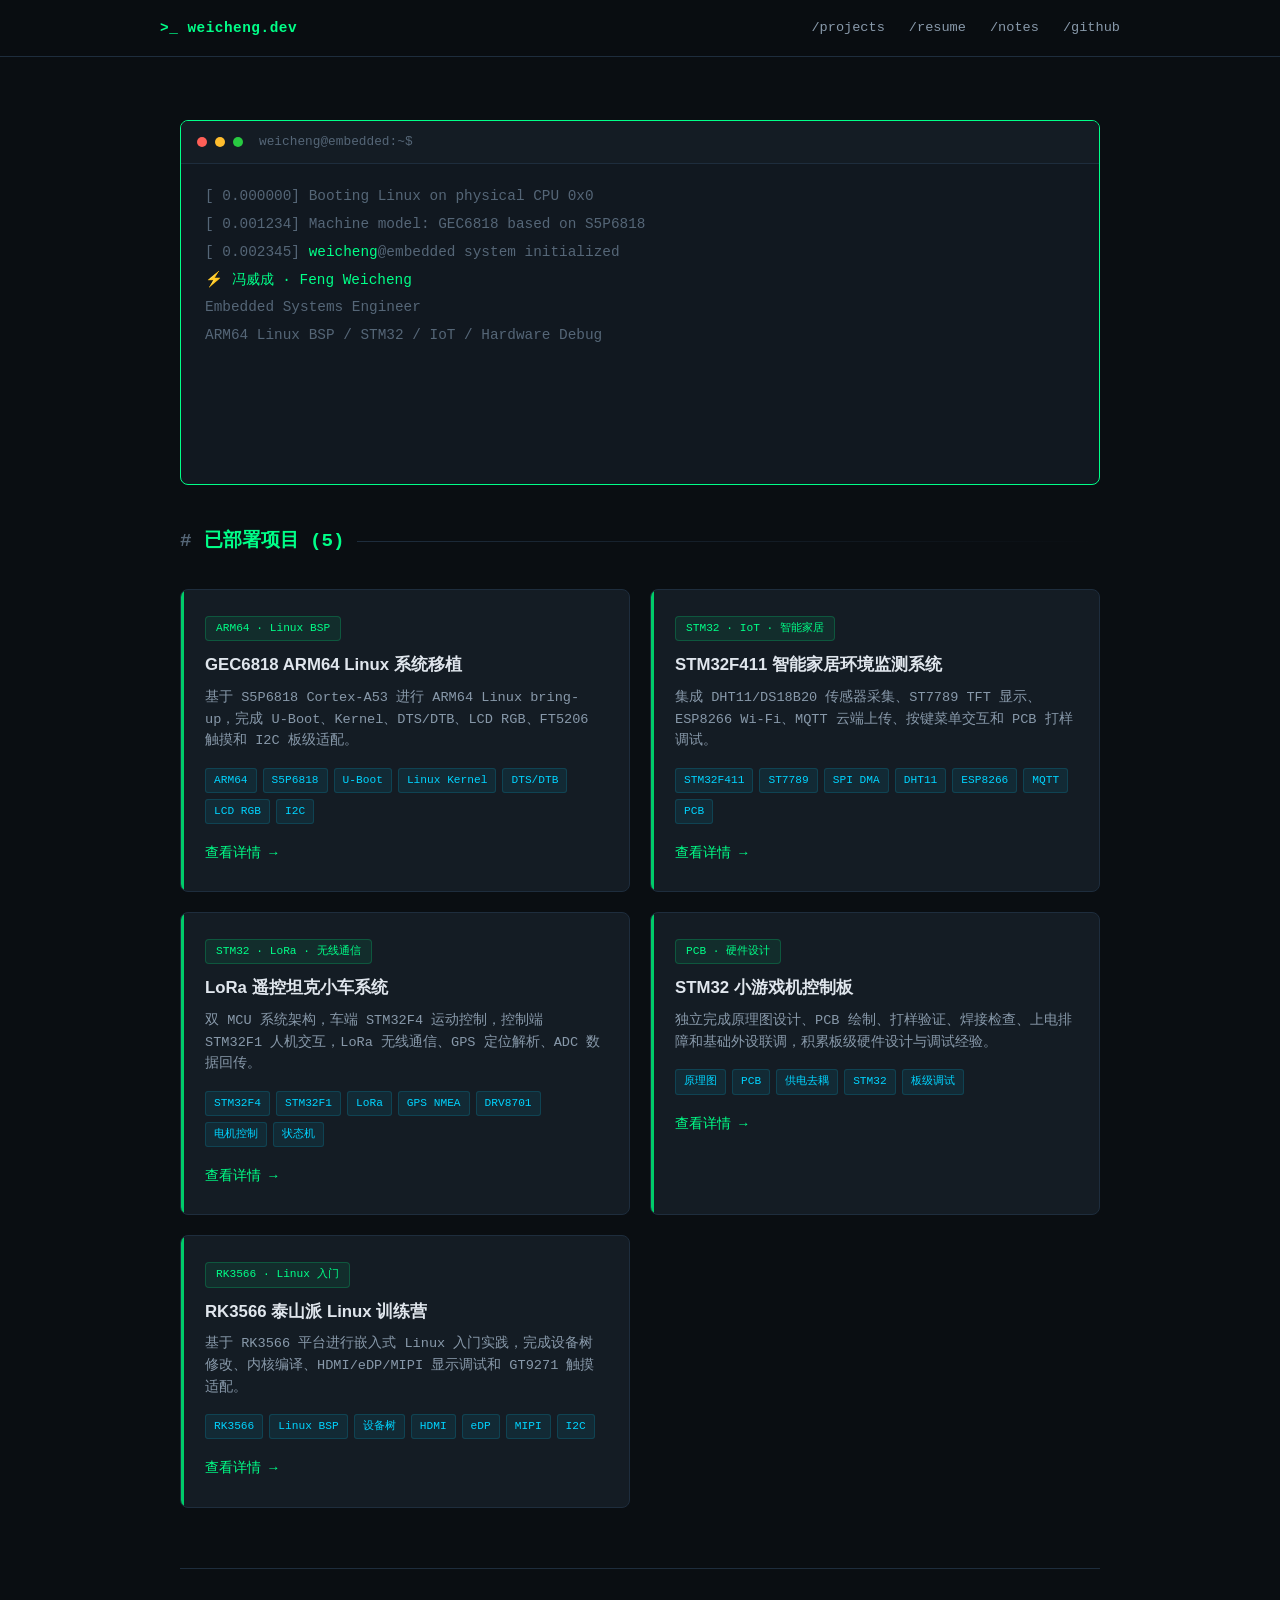
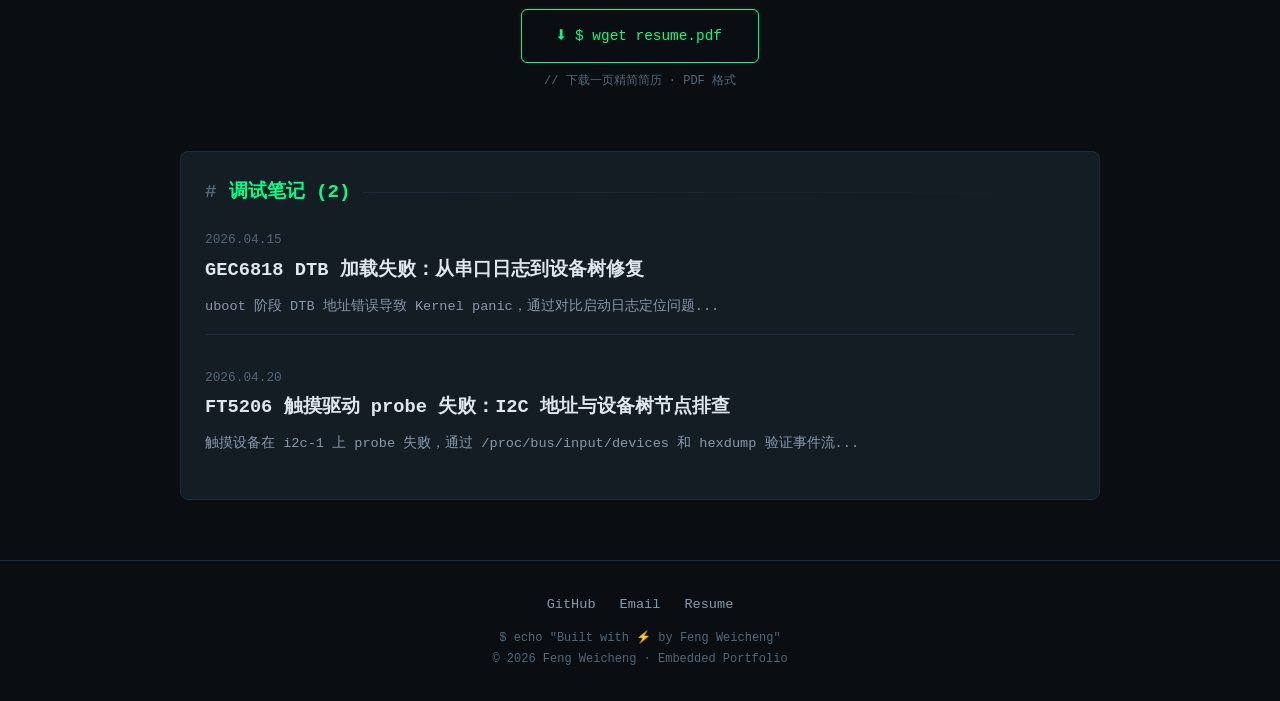
==== commit 67bbbe81: "feat: 全面优化项目展示页，更新简历，添加实物截图 - 删除磁悬浮项目卡片及页面，项目数 6→5 - 更新简历为冯威成的简历最终版 - 5个项目页重构为面试官展示格式（亮点表/主要工作/架构图/关" ====
--- a/index.html
+++ b/index.html
@@ -53,7 +53,7 @@
 
       <!-- ====== 项目卡片 ====== -->
       <div id="projects">
-        <h2 class="section-title">已部署项目 (6)</h2>
+        <h2 class="section-title">已部署项目 (5)</h2>
       </div>
       <div class="projects-grid">
         <!-- 项目 1: GEC6818 -->
@@ -107,23 +107,7 @@
           <a href="projects/lora-car.html" class="card-link">查看详情 →</a>
         </div>
 
-        <!-- 项目 4: 磁悬浮 -->
-        <div class="card">
-          <div class="card-tag">PID · 闭环控制</div>
-          <h3>电赛磁悬浮控制系统</h3>
-          <p>基于 STM32F1、霍尔传感器和电磁线圈构建磁悬浮闭环控制系统，实现 PID 参数整定和 PWM 动态调节。</p>
-          <div class="card-tech">
-            <span>STM32F1</span>
-            <span>PID</span>
-            <span>PWM</span>
-            <span>霍尔传感器</span>
-            <span>闭环控制</span>
-            <span>示波器</span>
-          </div>
-          <a href="projects/maglev.html" class="card-link">查看详情 →</a>
-        </div>
-
-        <!-- 项目 5: 小游戏机 -->
+        <!-- 项目 4: 小游戏机 -->
         <div class="card">
           <div class="card-tag">PCB · 硬件设计</div>
           <h3>STM32 小游戏机控制板</h3>
--- a/css/style.css
+++ b/css/style.css
@@ -831,7 +831,6 @@
 .card:nth-child(3) { animation-delay: 0.3s; }
 .card:nth-child(4) { animation-delay: 0.4s; }
 .card:nth-child(5) { animation-delay: 0.5s; }
-.card:nth-child(6) { animation-delay: 0.6s; }
 
 @keyframes slideInUp {
   from {
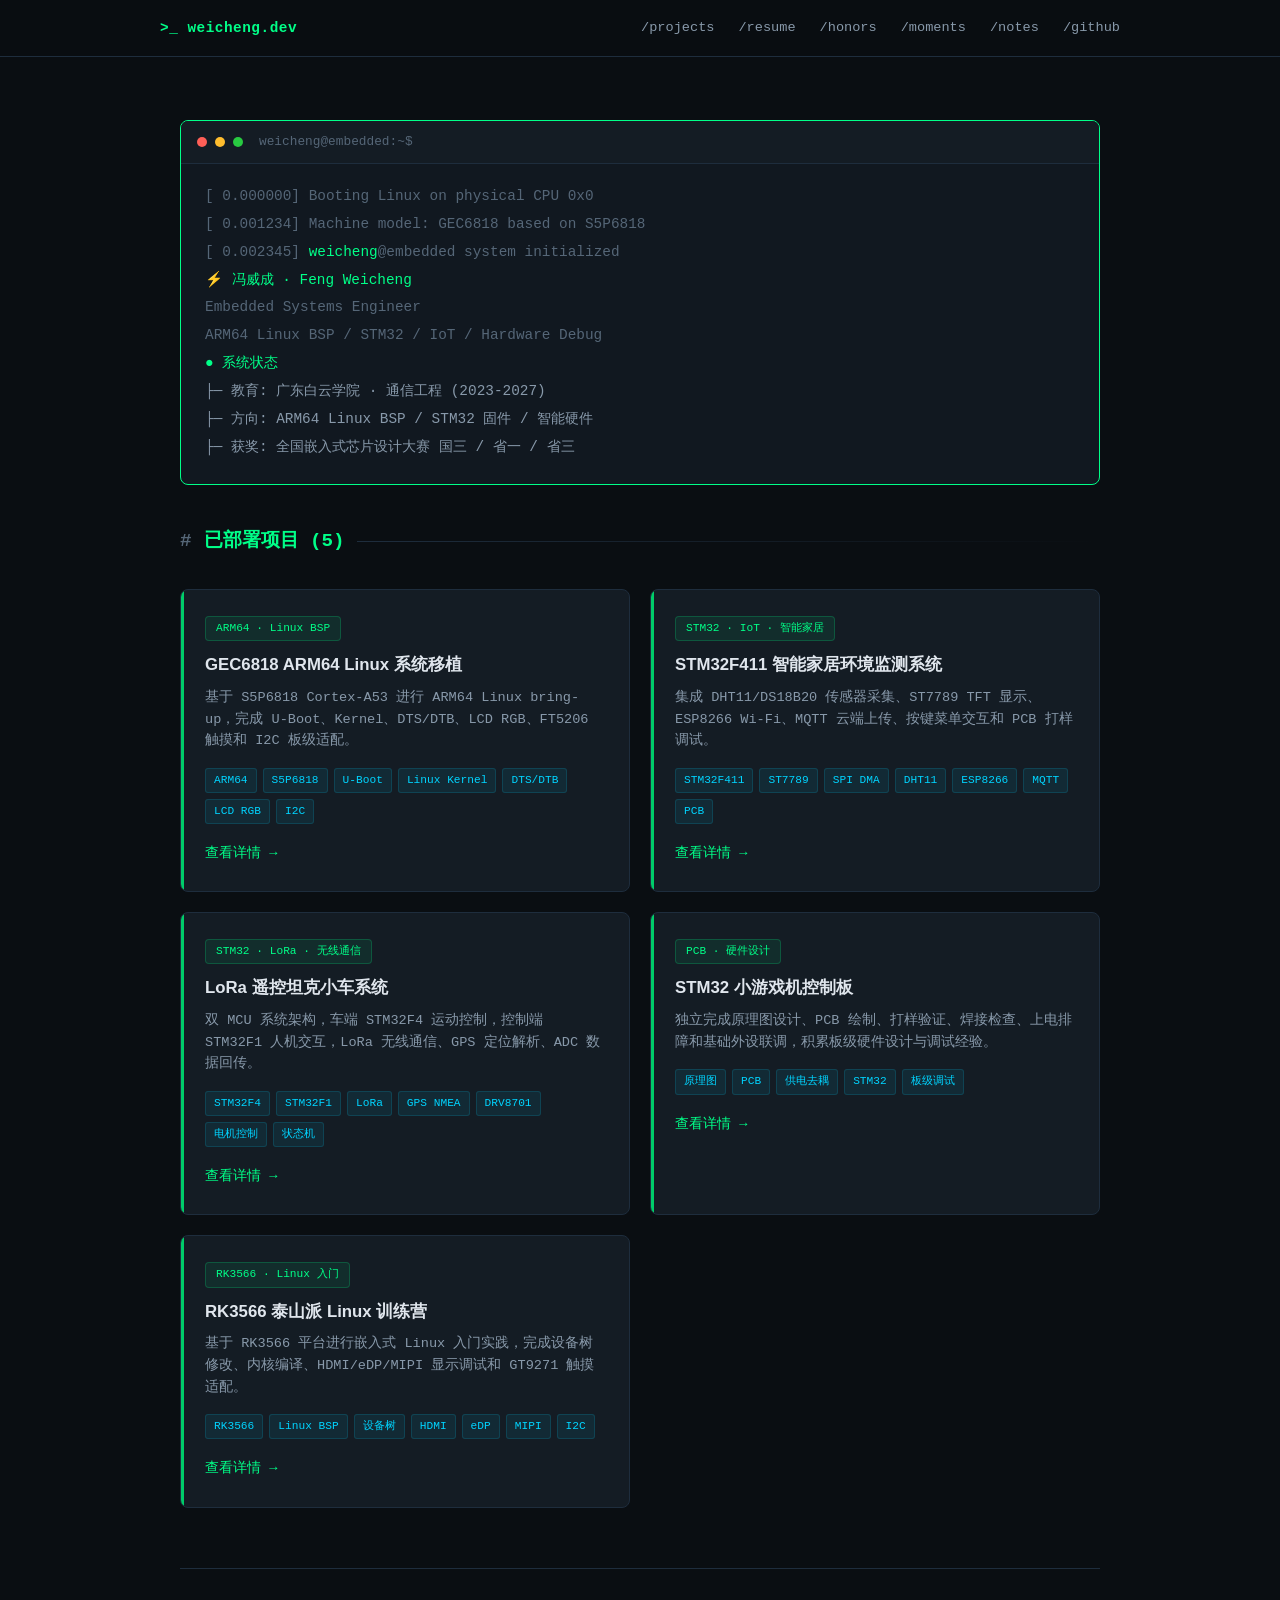
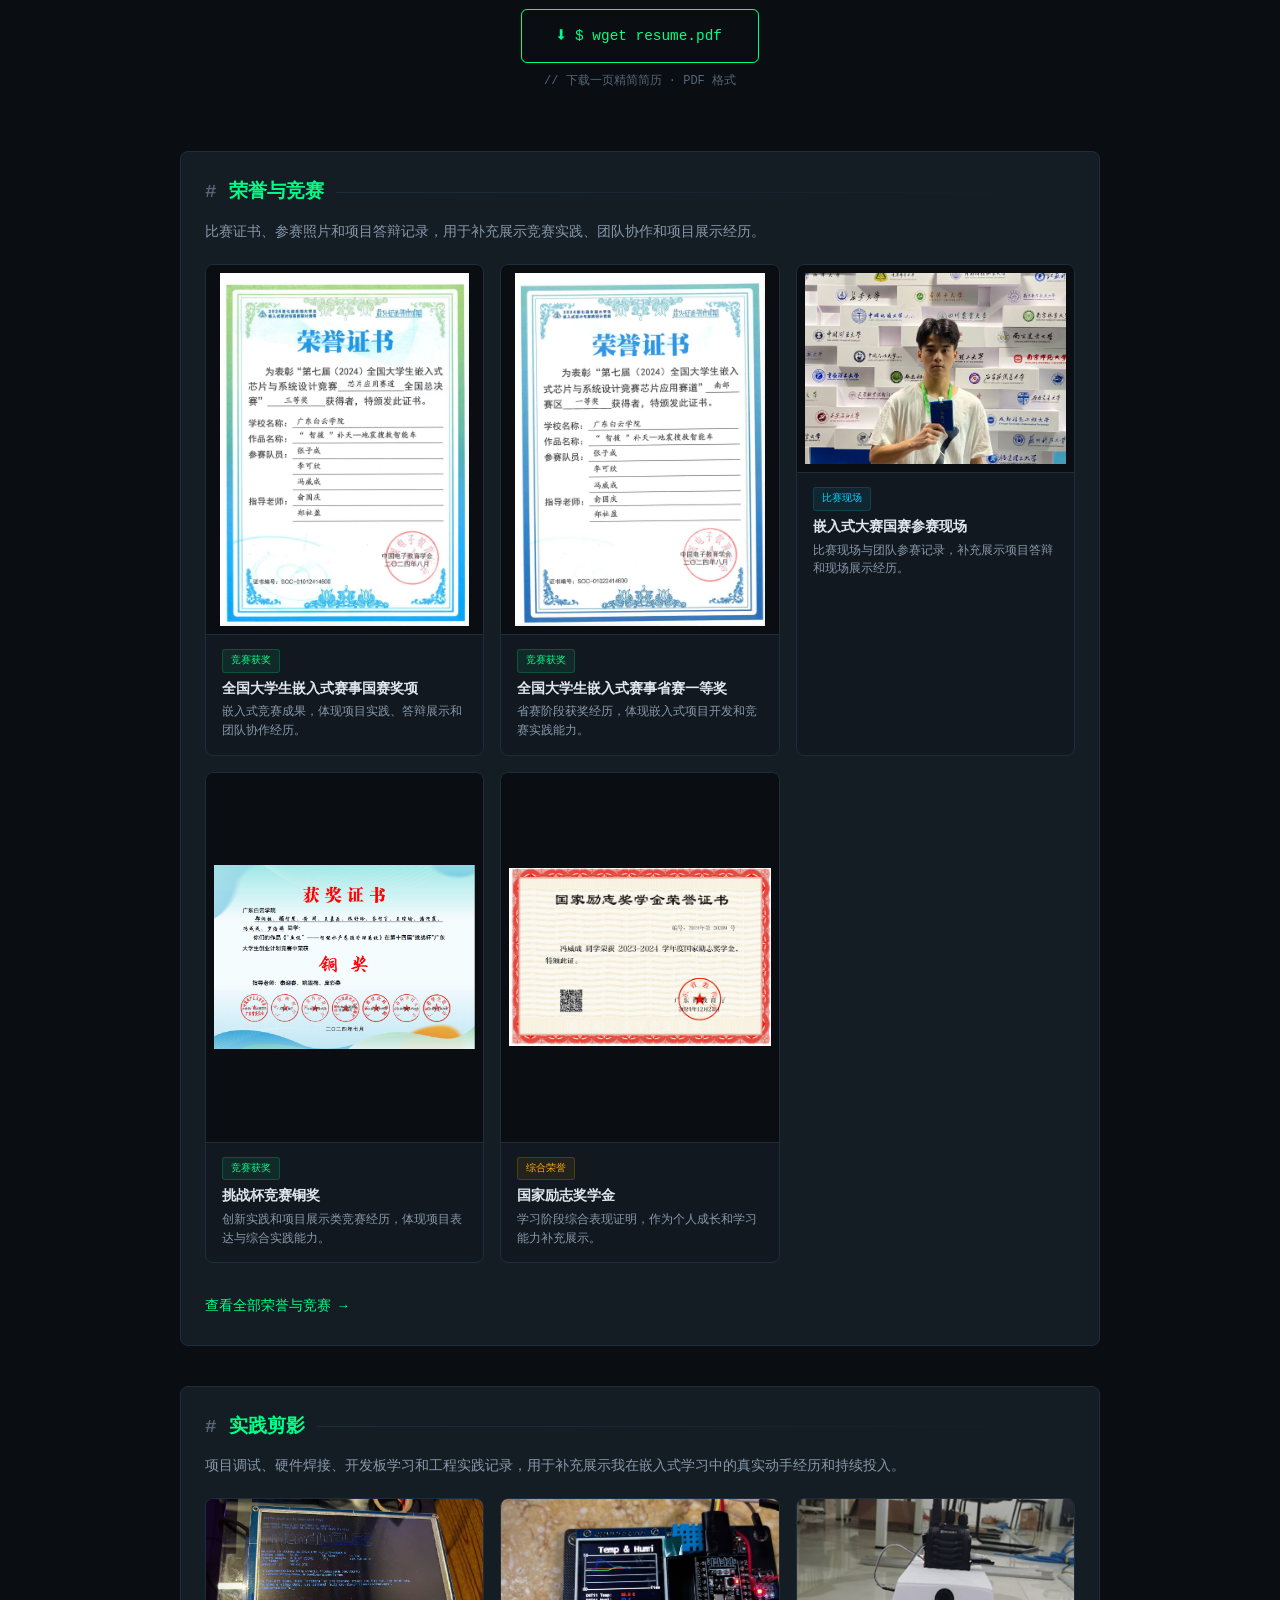
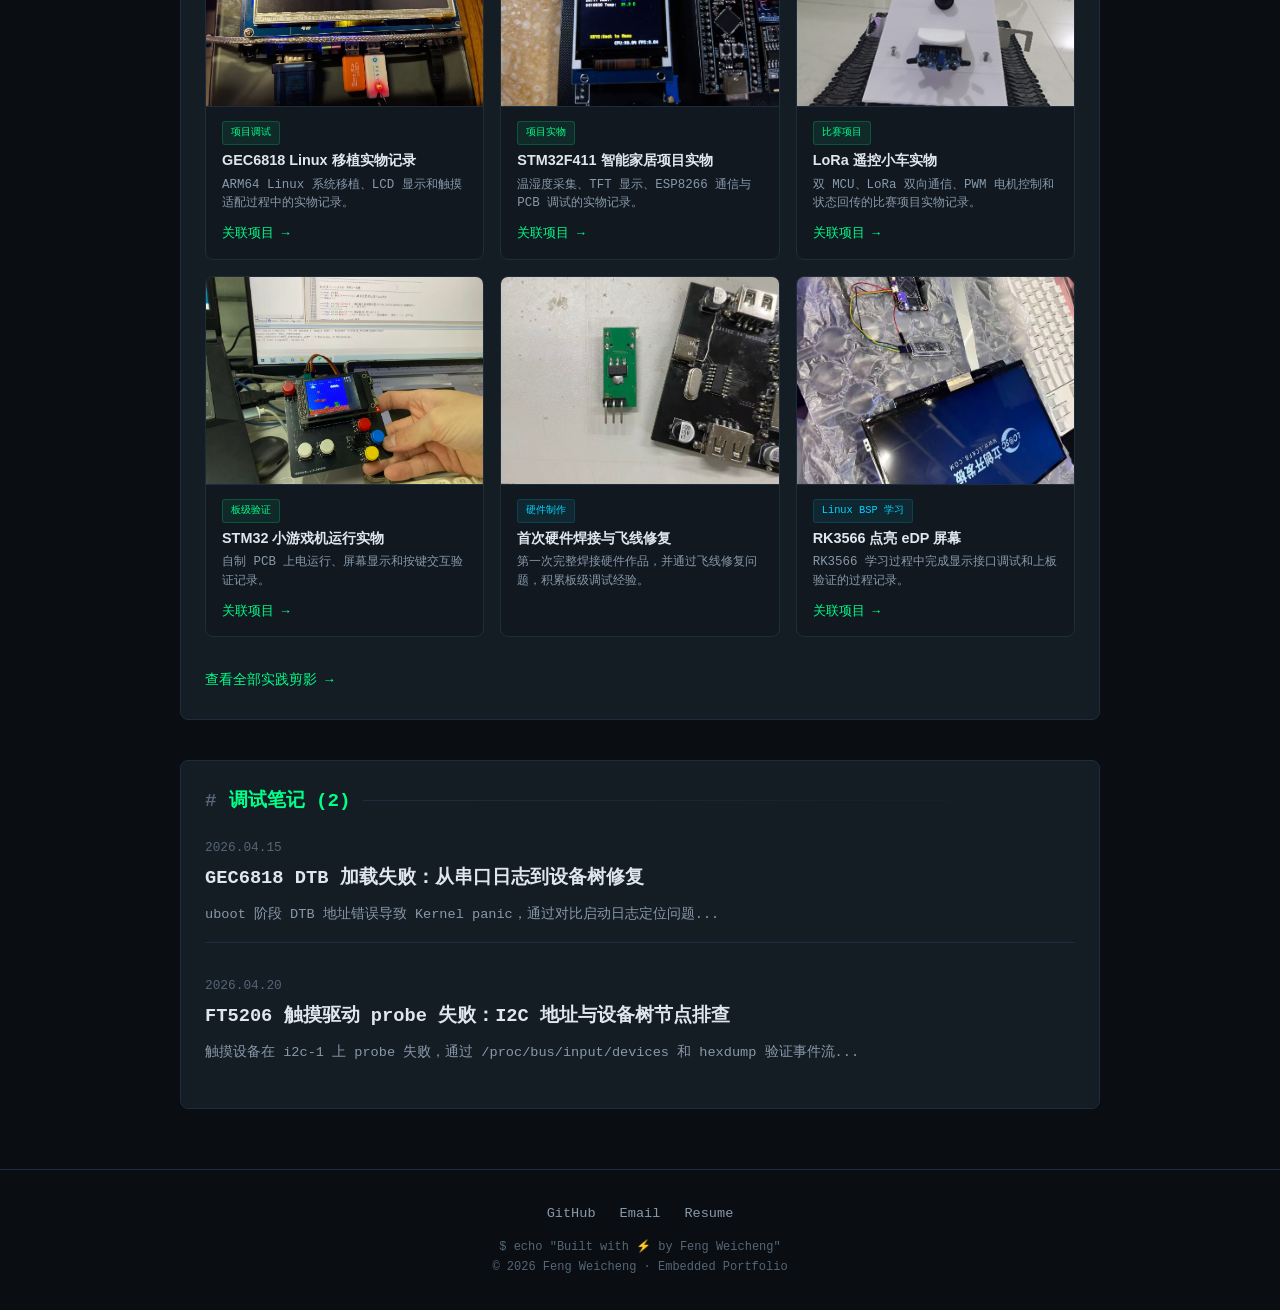
==== commit bf96c9ea: "feat: 新增荣誉与竞赛、实践剪影栏目，完成隐私清理 - 新增 honors.html（荣誉与竞赛）：嵌入式竞赛、创新创业、校级奖项、奖学金 4 个分类 - 新增 moments.html（实践剪影" ====
--- a/index.html
+++ b/index.html
@@ -26,6 +26,8 @@
       <ul class="nav-links">
         <li><a href="/#projects">/projects</a></li>
         <li><a href="/#resume">/resume</a></li>
+        <li><a href="honors.html">/honors</a></li>
+        <li><a href="moments.html">/moments</a></li>
         <li><a href="notes/debug-log-1.html">/notes</a></li>
         <li><a href="https://github.com/Weicheng77777777" target="_blank">/github</a></li>
       </ul>
@@ -148,6 +150,132 @@
         <p class="resume-hint">// 下载一页精简简历 · PDF 格式</p>
       </div>
 
+      <!-- ====== 荣誉与竞赛预览 ====== -->
+      <div class="honors-preview">
+        <h2 class="section-title" style="margin-bottom: 12px;">荣誉与竞赛</h2>
+        <p style="color: var(--text-secondary); font-size: 0.85rem; margin-bottom: 20px;">
+          比赛证书、参赛照片和项目答辩记录，用于补充展示竞赛实践、团队协作和项目展示经历。
+        </p>
+        <div class="honor-grid">
+          <!-- 精选 1: 嵌入式国三 -->
+          <div class="honor-card">
+            <img class="honor-image" src="images/honors/全国大学生嵌入式国三证书.jpg" alt="全国大学生嵌入式赛事国赛奖项" loading="lazy">
+            <div class="honor-body">
+              <span class="honor-tag green">竞赛获奖</span>
+              <h3>全国大学生嵌入式赛事国赛奖项</h3>
+              <p>嵌入式竞赛成果，体现项目实践、答辩展示和团队协作经历。</p>
+            </div>
+          </div>
+          <!-- 精选 2: 嵌入式省一 -->
+          <div class="honor-card">
+            <img class="honor-image" src="images/honors/全国大学生嵌入式省一证书.jpg" alt="全国大学生嵌入式赛事省赛一等奖" loading="lazy">
+            <div class="honor-body">
+              <span class="honor-tag green">竞赛获奖</span>
+              <h3>全国大学生嵌入式赛事省赛一等奖</h3>
+              <p>省赛阶段获奖经历，体现嵌入式项目开发和竞赛实践能力。</p>
+            </div>
+          </div>
+          <!-- 精选 3: 嵌入式国赛参赛合照 -->
+          <div class="honor-card">
+            <img class="honor-image photo" src="images/honors/嵌入式大赛国赛参赛院校墙参赛合照.jpg" alt="嵌入式大赛国赛参赛现场" loading="lazy">
+            <div class="honor-body">
+              <span class="honor-tag">比赛现场</span>
+              <h3>嵌入式大赛国赛参赛现场</h3>
+              <p>比赛现场与团队参赛记录，补充展示项目答辩和现场展示经历。</p>
+            </div>
+          </div>
+          <!-- 精选 4: 挑战杯 -->
+          <div class="honor-card">
+            <img class="honor-image" src="images/honors/挑战杯铜奖证书照片.png" alt="挑战杯竞赛铜奖" loading="lazy">
+            <div class="honor-body">
+              <span class="honor-tag green">竞赛获奖</span>
+              <h3>挑战杯竞赛铜奖</h3>
+              <p>创新实践和项目展示类竞赛经历，体现项目表达与综合实践能力。</p>
+            </div>
+          </div>
+          <!-- 精选 5: 国家励志奖学金 -->
+          <div class="honor-card">
+            <img class="honor-image" src="images/honors/国家励志奖学金证书照片.png" alt="国家励志奖学金" loading="lazy">
+            <div class="honor-body">
+              <span class="honor-tag warn">综合荣誉</span>
+              <h3>国家励志奖学金</h3>
+              <p>学习阶段综合表现证明，作为个人成长和学习能力补充展示。</p>
+            </div>
+          </div>
+        </div>
+        <a href="honors.html" class="view-all">查看全部荣誉与竞赛 →</a>
+      </div>
+
+      <!-- ====== 实践剪影预览 ====== -->
+      <div class="moments-preview">
+        <h2 class="section-title" style="margin-bottom: 12px;">实践剪影</h2>
+        <p style="color: var(--text-secondary); font-size: 0.85rem; margin-bottom: 20px;">
+          项目调试、硬件焊接、开发板学习和工程实践记录，用于补充展示我在嵌入式学习中的真实动手经历和持续投入。
+        </p>
+        <div class="moment-grid">
+          <!-- 精选 1: GEC6818 -->
+          <div class="moment-card">
+            <img class="moment-image" src="images/gec6818/GEC6818实物图.jpg" alt="GEC6818 Linux 移植实物记录" loading="lazy">
+            <div class="moment-body">
+              <span class="moment-tag green">项目调试</span>
+              <h3>GEC6818 Linux 移植实物记录</h3>
+              <p>ARM64 Linux 系统移植、LCD 显示和触摸适配过程中的实物记录。</p>
+              <a href="projects/gec6818.html" class="moment-link">关联项目 →</a>
+            </div>
+          </div>
+          <!-- 精选 2: STM32F411 -->
+          <div class="moment-card">
+            <img class="moment-image" src="images/stm32f411/F411温湿度的实物图.jpg" alt="STM32F411 智能家居项目实物" loading="lazy">
+            <div class="moment-body">
+              <span class="moment-tag green">项目实物</span>
+              <h3>STM32F411 智能家居项目实物</h3>
+              <p>温湿度采集、TFT 显示、ESP8266 通信与 PCB 调试的实物记录。</p>
+              <a href="projects/stm32f411.html" class="moment-link">关联项目 →</a>
+            </div>
+          </div>
+          <!-- 精选 3: LoRa 小车 -->
+          <div class="moment-card">
+            <img class="moment-image" src="images/lora-car/lora小车实物图.png" alt="LoRa 遥控小车实物" loading="lazy">
+            <div class="moment-body">
+              <span class="moment-tag green">比赛项目</span>
+              <h3>LoRa 遥控小车实物</h3>
+              <p>双 MCU、LoRa 双向通信、PWM 电机控制和状态回传的比赛项目实物记录。</p>
+              <a href="projects/lora-car.html" class="moment-link">关联项目 →</a>
+            </div>
+          </div>
+          <!-- 精选 4: STM32 小游戏机 -->
+          <div class="moment-card">
+            <img class="moment-image" src="images/game-console/STM32小游戏机运行实物图.jpg" alt="STM32 小游戏机运行实物" loading="lazy">
+            <div class="moment-body">
+              <span class="moment-tag green">板级验证</span>
+              <h3>STM32 小游戏机运行实物</h3>
+              <p>自制 PCB 上电运行、屏幕显示和按键交互验证记录。</p>
+              <a href="projects/game-console.html" class="moment-link">关联项目 →</a>
+            </div>
+          </div>
+          <!-- 精选 5: 首次焊接 -->
+          <div class="moment-card">
+            <img class="moment-image" src="images/moments/首次焊接硬件作品（首次焊接就学会了飞线）.jpg" alt="首次硬件焊接与飞线修复" loading="lazy">
+            <div class="moment-body">
+              <span class="moment-tag">硬件制作</span>
+              <h3>首次硬件焊接与飞线修复</h3>
+              <p>第一次完整焊接硬件作品，并通过飞线修复问题，积累板级调试经验。</p>
+            </div>
+          </div>
+          <!-- 精选 6: RK3566 -->
+          <div class="moment-card">
+            <img class="moment-image" src="images/RK3566点亮EDP.jpg" alt="RK3566 点亮 eDP 屏幕" loading="lazy">
+            <div class="moment-body">
+              <span class="moment-tag">Linux BSP 学习</span>
+              <h3>RK3566 点亮 eDP 屏幕</h3>
+              <p>RK3566 学习过程中完成显示接口调试和上板验证的过程记录。</p>
+              <a href="projects/rk3566.html" class="moment-link">关联项目 →</a>
+            </div>
+          </div>
+        </div>
+        <a href="moments.html" class="view-all">查看全部实践剪影 →</a>
+      </div>
+
       <!-- ====== 调试笔记入口 ====== -->
       <div style="margin-top: 20px; padding: 24px; border: 1px solid var(--border-color); border-radius: 8px; background: var(--bg-card);">
         <h2 class="section-title" style="margin-bottom: 16px;">调试笔记 (2)</h2>
--- a/css/style.css
+++ b/css/style.css
@@ -885,6 +885,376 @@
 /* ==========================================================================
    打印优化
    ========================================================================== */
+/* ==========================================================================
+   实践剪影 (复用 honor 卡片体系 + moments 前缀)
+   ========================================================================== */
+.moments-preview {
+  margin-top: 20px;
+  margin-bottom: 40px;
+  padding: 24px;
+  border: 1px solid var(--border-color);
+  border-radius: 8px;
+  background: var(--bg-card);
+}
+
+.moment-grid {
+  display: grid;
+  grid-template-columns: repeat(3, 1fr);
+  gap: 16px;
+  margin: 20px 0;
+}
+
+.moment-card {
+  background: var(--bg-secondary);
+  border: 1px solid var(--border-color);
+  border-radius: 8px;
+  overflow: hidden;
+  transition: all 0.3s ease;
+  display: flex;
+  flex-direction: column;
+}
+.moment-card:hover {
+  border-color: var(--terminal-green-dim);
+  transform: translateY(-2px);
+  box-shadow: 0 8px 24px rgba(0, 255, 136, 0.06);
+}
+
+.moment-image {
+  width: 100%;
+  aspect-ratio: 4 / 3;
+  object-fit: cover;
+  background: #0a0e12;
+  border-bottom: 1px solid var(--border-color);
+}
+
+.moment-body {
+  padding: 14px 16px;
+  flex: 1;
+  display: flex;
+  flex-direction: column;
+  gap: 6px;
+}
+
+.moment-body h3 {
+  font-size: 0.9rem;
+  color: var(--text-primary);
+  font-family: var(--font-sans);
+  font-weight: 600;
+  line-height: 1.3;
+  margin: 0;
+}
+
+.moment-tag {
+  display: inline-block;
+  font-size: 0.65rem;
+  color: var(--accent-cyan);
+  background: rgba(0, 212, 255, 0.08);
+  border: 1px solid rgba(0, 212, 255, 0.15);
+  padding: 2px 8px;
+  border-radius: 3px;
+  font-family: var(--font-mono);
+  align-self: flex-start;
+}
+.moment-tag.green {
+  color: var(--terminal-green);
+  background: rgba(0, 255, 136, 0.08);
+  border-color: rgba(0, 255, 136, 0.2);
+}
+
+.moment-body p {
+  font-size: 0.78rem;
+  color: var(--text-secondary);
+  line-height: 1.5;
+  margin: 0;
+}
+
+.moment-link {
+  display: inline-flex;
+  align-items: center;
+  gap: 4px;
+  color: var(--terminal-green);
+  text-decoration: none;
+  font-size: 0.8rem;
+  margin-top: auto;
+  padding-top: 4px;
+}
+.moment-link:hover {
+  text-decoration: underline;
+}
+
+.moment-section {
+  margin-top: 48px;
+}
+
+.moment-category h2 {
+  font-size: 1.2rem;
+  color: var(--accent-cyan);
+  margin-top: 40px;
+  margin-bottom: 8px;
+  padding-bottom: 8px;
+  border-bottom: 1px solid var(--border-color);
+  font-family: var(--font-sans);
+  font-weight: 600;
+}
+.moment-category h2::before {
+  content: '## ';
+  color: var(--text-muted);
+}
+.moment-category .cat-desc {
+  color: var(--text-secondary);
+  font-size: 0.85rem;
+  margin-bottom: 20px;
+  line-height: 1.7;
+}
+
+.moment-note {
+  margin-top: 40px;
+  padding: 14px 18px;
+  background: var(--bg-card);
+  border-left: 3px solid #ffaa00;
+  border-radius: 4px;
+  font-size: 0.78rem;
+  color: var(--text-muted);
+  line-height: 1.7;
+}
+
+/* ——— 首页实践剪影预览 ——— */
+.moments-preview .view-all {
+  display: inline-flex;
+  align-items: center;
+  gap: 6px;
+  color: var(--terminal-green);
+  text-decoration: none;
+  font-size: 0.85rem;
+  margin-top: 12px;
+  transition: gap 0.2s;
+}
+.moments-preview .view-all:hover {
+  gap: 10px;
+  text-decoration: underline;
+}
+
+@media (max-width: 768px) {
+  .moment-grid {
+    grid-template-columns: 1fr;
+  }
+}
+
+/* ==========================================================================
+   荣誉与竞赛
+   ========================================================================== */
+.honors-preview {
+  margin-top: 20px;
+  margin-bottom: 40px;
+  padding: 24px;
+  border: 1px solid var(--border-color);
+  border-radius: 8px;
+  background: var(--bg-card);
+}
+
+.honor-grid {
+  display: grid;
+  grid-template-columns: repeat(3, 1fr);
+  gap: 16px;
+  margin: 20px 0;
+}
+
+.honor-card {
+  background: var(--bg-secondary);
+  border: 1px solid var(--border-color);
+  border-radius: 8px;
+  overflow: hidden;
+  transition: all 0.3s ease;
+  display: flex;
+  flex-direction: column;
+}
+.honor-card:hover {
+  border-color: var(--terminal-green-dim);
+  transform: translateY(-2px);
+  box-shadow: 0 8px 24px rgba(0, 255, 136, 0.06);
+}
+
+.honor-image {
+  width: 100%;
+  aspect-ratio: 3 / 4;
+  object-fit: contain;
+  background: #0a0e12;
+  border-bottom: 1px solid var(--border-color);
+  padding: 8px;
+}
+.honor-image.photo {
+  aspect-ratio: 4 / 3;
+  object-fit: cover;
+}
+
+.honor-body {
+  padding: 14px 16px;
+  flex: 1;
+  display: flex;
+  flex-direction: column;
+  gap: 6px;
+}
+
+.honor-body h3 {
+  font-size: 0.9rem;
+  color: var(--text-primary);
+  font-family: var(--font-sans);
+  font-weight: 600;
+  line-height: 1.3;
+  margin: 0;
+}
+
+.honor-tag {
+  display: inline-block;
+  font-size: 0.65rem;
+  color: var(--accent-cyan);
+  background: rgba(0, 212, 255, 0.08);
+  border: 1px solid rgba(0, 212, 255, 0.15);
+  padding: 2px 8px;
+  border-radius: 3px;
+  font-family: var(--font-mono);
+  align-self: flex-start;
+}
+.honor-tag.green {
+  color: var(--terminal-green);
+  background: rgba(0, 255, 136, 0.08);
+  border-color: rgba(0, 255, 136, 0.2);
+}
+.honor-tag.warn {
+  color: #ffaa00;
+  background: rgba(255, 170, 0, 0.08);
+  border-color: rgba(255, 170, 0, 0.2);
+}
+
+.honor-meta {
+  font-size: 0.72rem;
+  color: var(--text-muted);
+  font-family: var(--font-mono);
+  line-height: 1.5;
+}
+
+.honor-body p {
+  font-size: 0.78rem;
+  color: var(--text-secondary);
+  line-height: 1.5;
+  margin: 0;
+}
+
+.honor-link {
+  display: inline-flex;
+  align-items: center;
+  gap: 4px;
+  color: var(--terminal-green);
+  text-decoration: none;
+  font-size: 0.8rem;
+  margin-top: auto;
+  padding-top: 4px;
+}
+.honor-link:hover {
+  text-decoration: underline;
+}
+
+.honor-section {
+  margin-top: 48px;
+}
+
+.honor-category h2 {
+  font-size: 1.2rem;
+  color: var(--accent-cyan);
+  margin-top: 40px;
+  margin-bottom: 8px;
+  padding-bottom: 8px;
+  border-bottom: 1px solid var(--border-color);
+  font-family: var(--font-sans);
+  font-weight: 600;
+}
+.honor-category h2::before {
+  content: '## ';
+  color: var(--text-muted);
+}
+.honor-category .cat-desc {
+  color: var(--text-secondary);
+  font-size: 0.85rem;
+  margin-bottom: 20px;
+  line-height: 1.7;
+}
+
+.honor-note {
+  margin-top: 40px;
+  padding: 14px 18px;
+  background: var(--bg-card);
+  border-left: 3px solid #ffaa00;
+  border-radius: 4px;
+  font-size: 0.78rem;
+  color: var(--text-muted);
+  line-height: 1.7;
+}
+
+/* ——— 荣誉统计概览 ——— */
+.honor-stats {
+  display: flex;
+  flex-wrap: wrap;
+  gap: 16px;
+  margin: 16px 0 32px;
+}
+.honor-stat-item {
+  flex: 1;
+  min-width: 140px;
+  background: var(--bg-card);
+  border: 1px solid var(--border-color);
+  border-radius: 6px;
+  padding: 14px 16px;
+  text-align: center;
+}
+.honor-stat-item .stat-label {
+  font-size: 0.7rem;
+  color: var(--text-muted);
+  text-transform: uppercase;
+  letter-spacing: 0.5px;
+  font-family: var(--font-mono);
+}
+.honor-stat-item .stat-value {
+  font-size: 1.1rem;
+  color: var(--terminal-green);
+  font-weight: 600;
+  font-family: var(--font-mono);
+}
+
+/* ——— 首页荣誉预览 ——— */
+.honors-preview .view-all {
+  display: inline-flex;
+  align-items: center;
+  gap: 6px;
+  color: var(--terminal-green);
+  text-decoration: none;
+  font-size: 0.85rem;
+  margin-top: 12px;
+  transition: gap 0.2s;
+}
+.honors-preview .view-all:hover {
+  gap: 10px;
+  text-decoration: underline;
+}
+
+@media (max-width: 768px) {
+  .honor-grid {
+    grid-template-columns: 1fr;
+  }
+  .honor-image {
+    aspect-ratio: 4 / 3;
+  }
+  .honor-stats {
+    gap: 8px;
+  }
+  .honor-stat-item {
+    min-width: 100px;
+    padding: 10px 12px;
+  }
+}
+
+/* ==========================================================================
+   打印优化
+   ========================================================================== */
 @media print {
   .nav-bar, .footer, .resume-section { display: none; }
   body { background: white; color: black; }
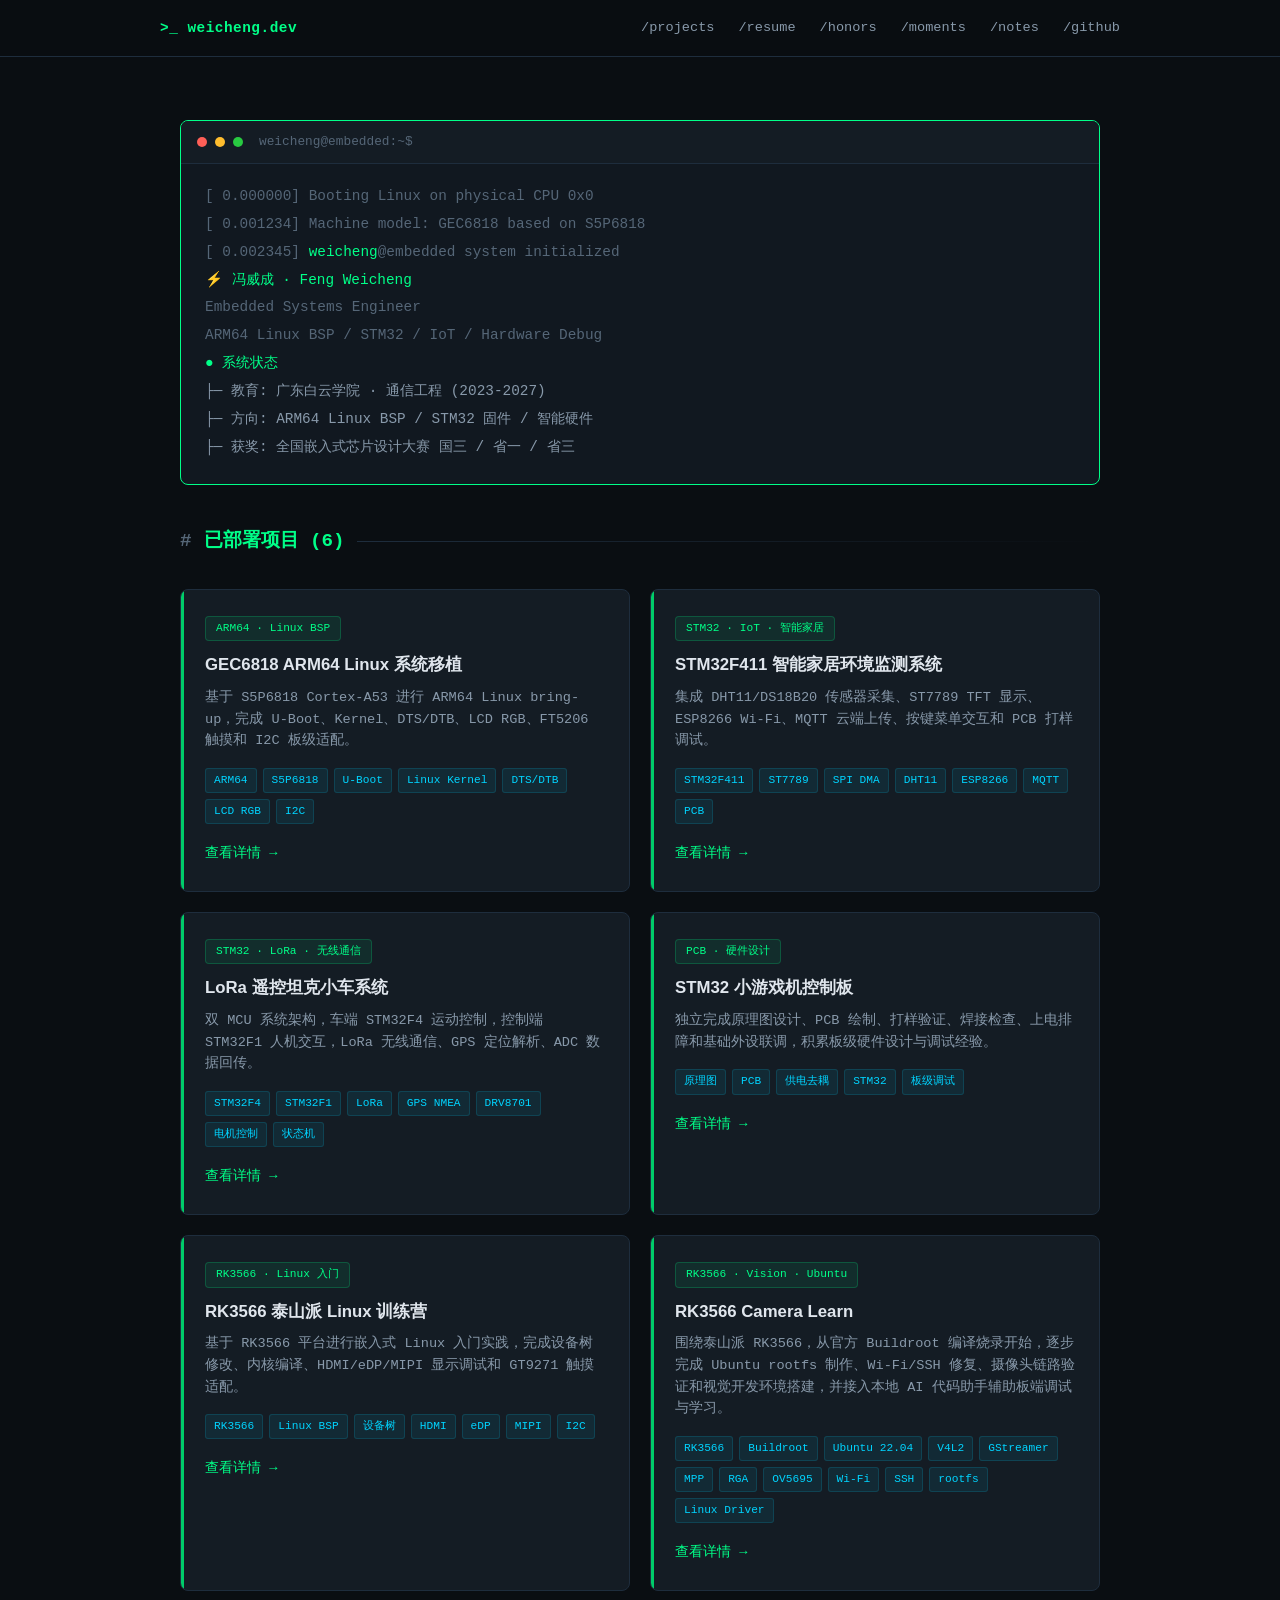
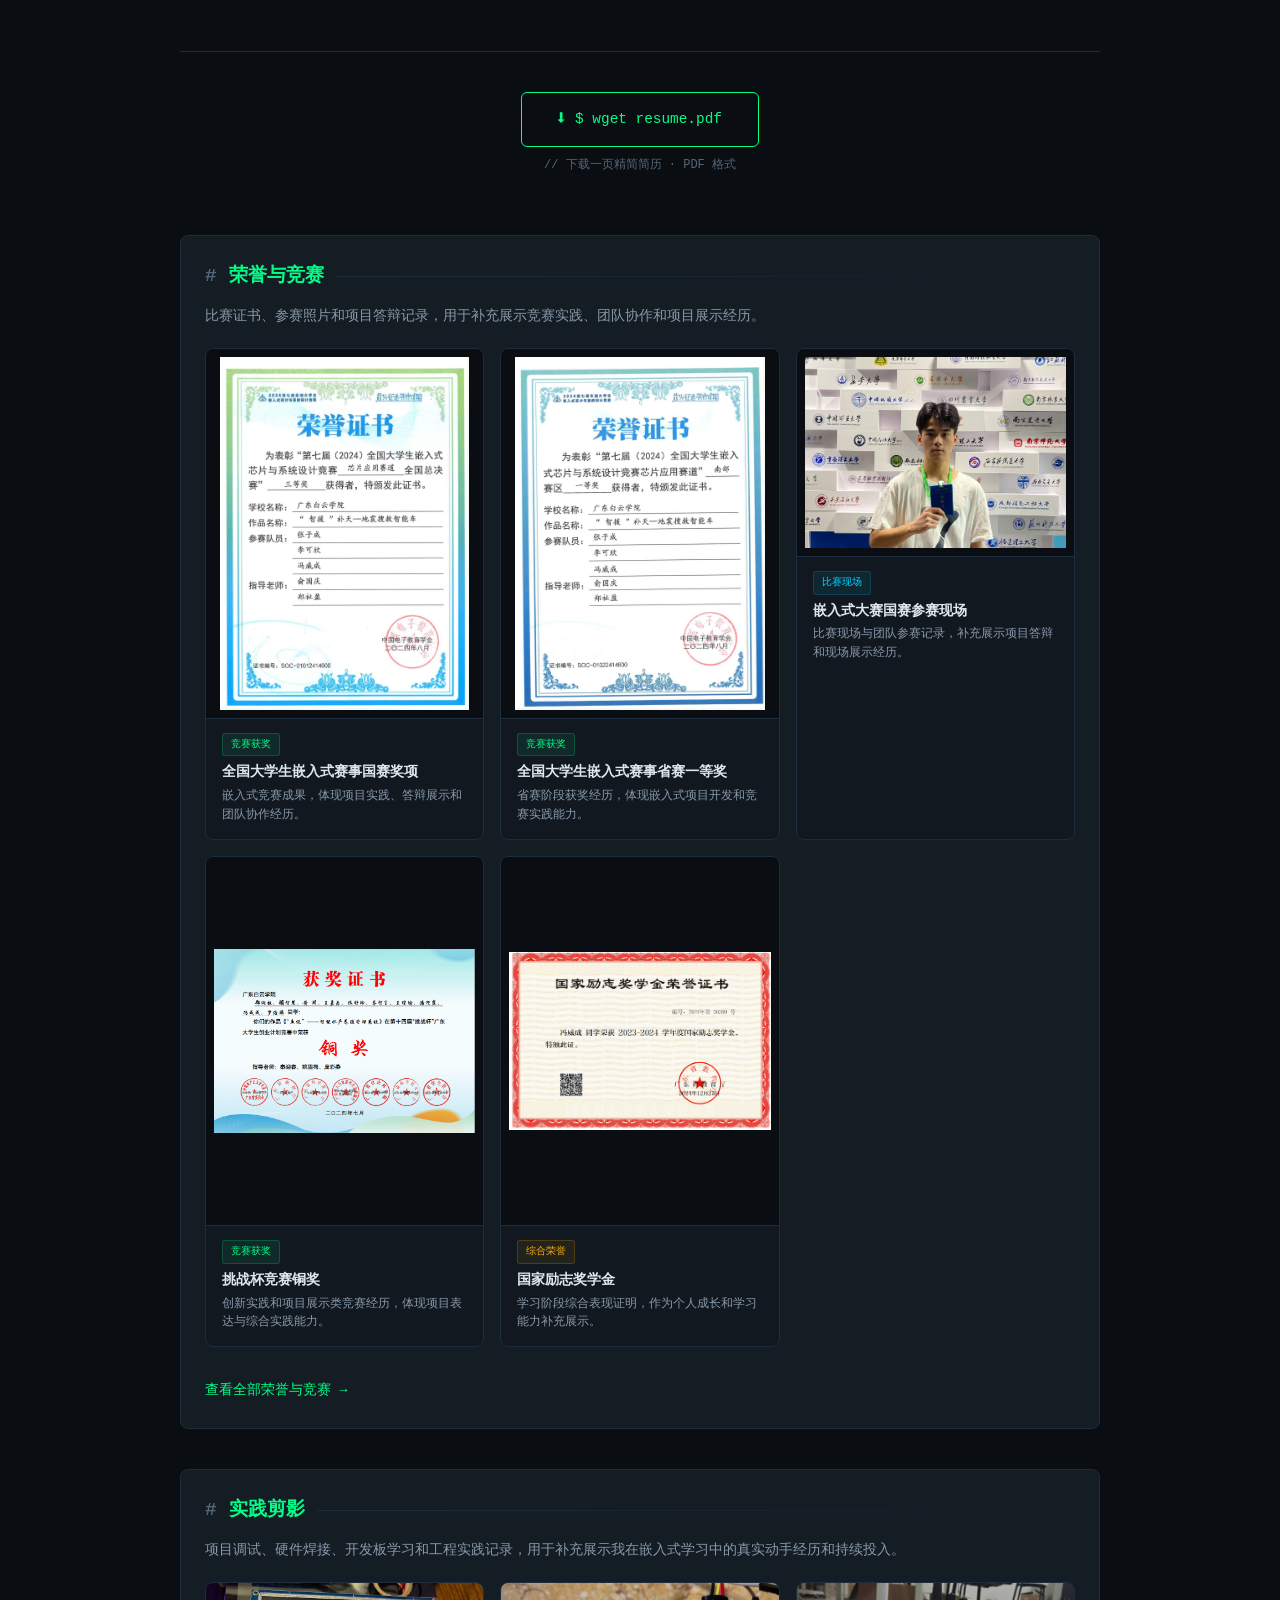
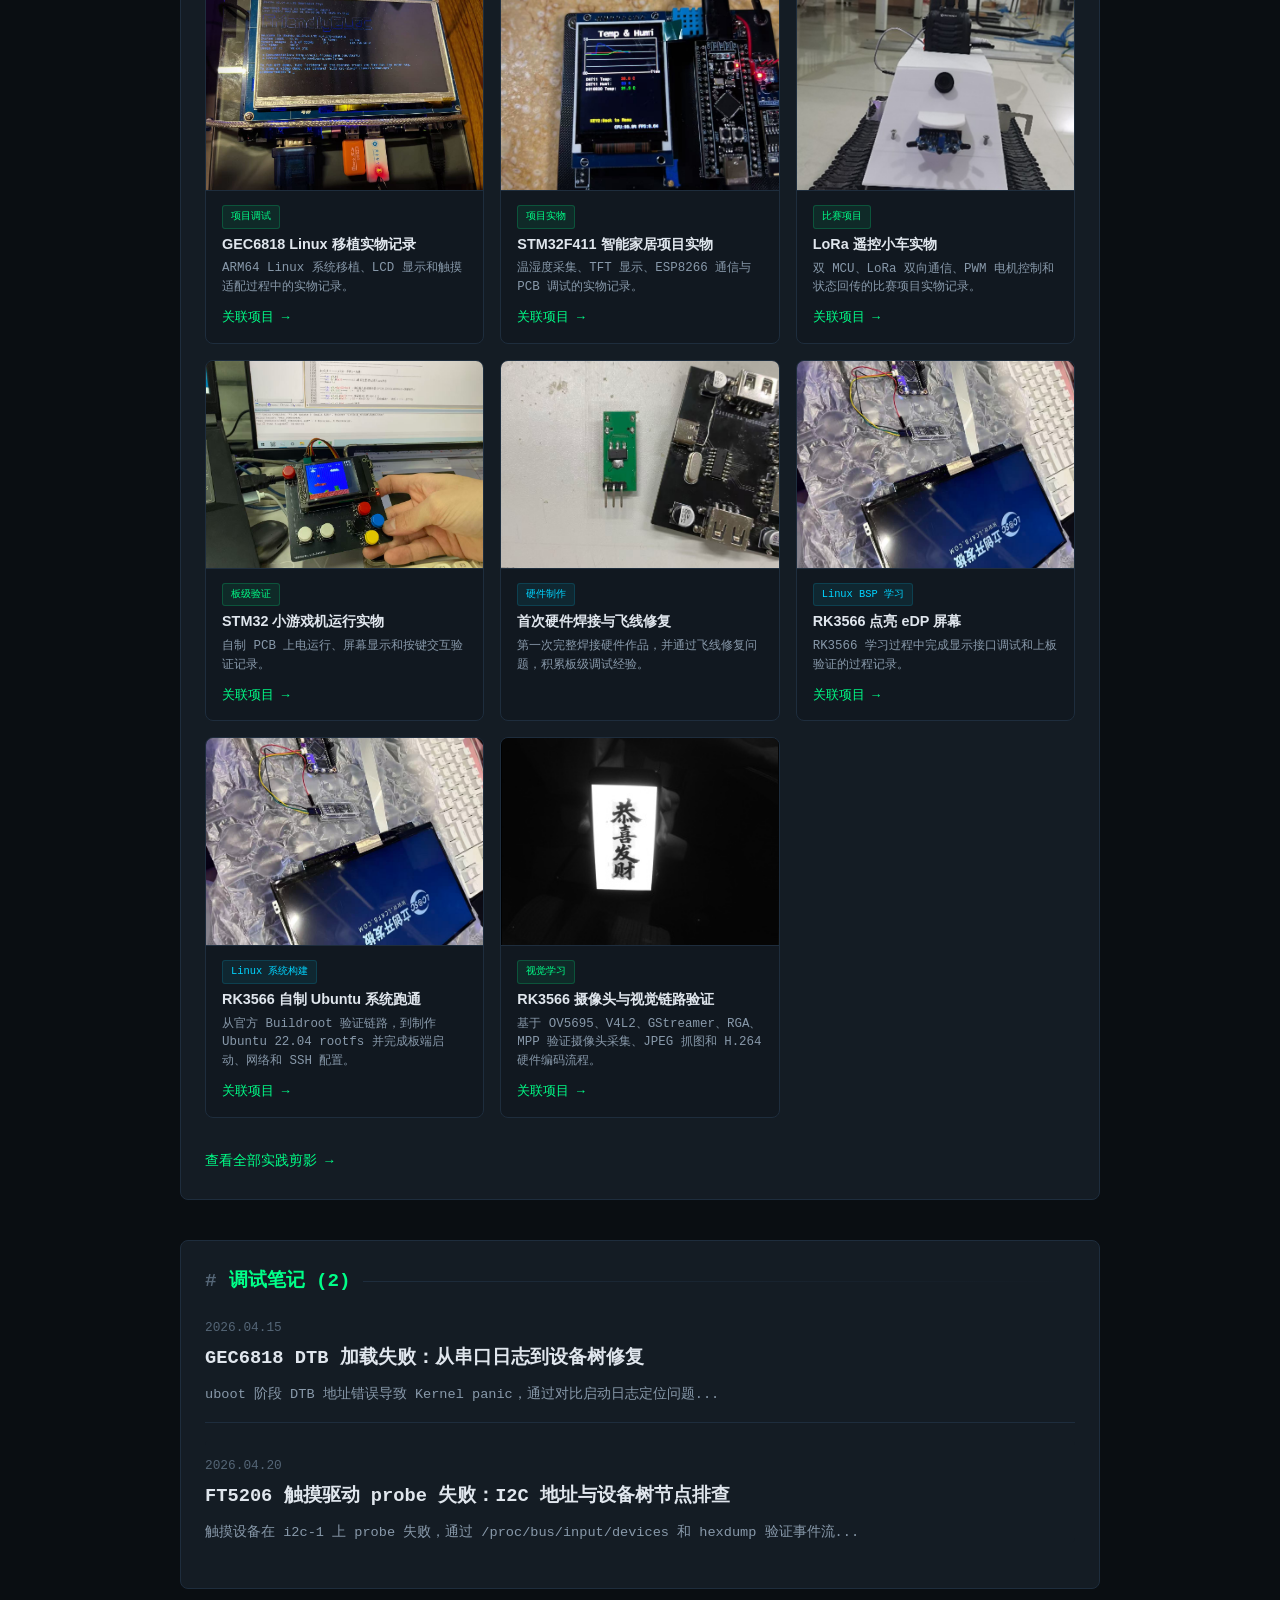
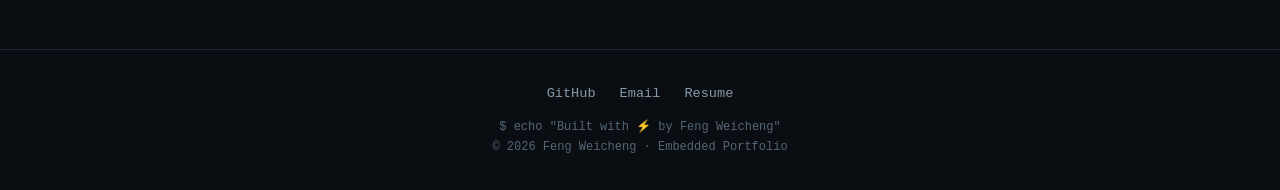
==== commit b0b78585: "add: RK3566 Camera Learn 项目详情页 新增 RK3566 视觉学习与自制 Ubuntu 系统实践项目页面，包含： - 从 Buildroot 到 Ubuntu 22.04 的完" ====
--- a/index.html
+++ b/index.html
@@ -55,7 +55,7 @@
 
       <!-- ====== 项目卡片 ====== -->
       <div id="projects">
-        <h2 class="section-title">已部署项目 (5)</h2>
+        <h2 class="section-title">已部署项目 (6)</h2>
       </div>
       <div class="projects-grid">
         <!-- 项目 1: GEC6818 -->
@@ -139,6 +139,28 @@
             <span>I2C</span>
           </div>
           <a href="projects/rk3566.html" class="card-link">查看详情 →</a>
+        </div>
+
+        <!-- 项目 7: RK3566 Camera Learn -->
+        <div class="card">
+          <div class="card-tag">RK3566 · Vision · Ubuntu</div>
+          <h3>RK3566 Camera Learn</h3>
+          <p>围绕泰山派 RK3566，从官方 Buildroot 编译烧录开始，逐步完成 Ubuntu rootfs 制作、Wi-Fi/SSH 修复、摄像头链路验证和视觉开发环境搭建，并接入本地 AI 代码助手辅助板端调试与学习。</p>
+          <div class="card-tech">
+            <span>RK3566</span>
+            <span>Buildroot</span>
+            <span>Ubuntu 22.04</span>
+            <span>V4L2</span>
+            <span>GStreamer</span>
+            <span>MPP</span>
+            <span>RGA</span>
+            <span>OV5695</span>
+            <span>Wi-Fi</span>
+            <span>SSH</span>
+            <span>rootfs</span>
+            <span>Linux Driver</span>
+          </div>
+          <a href="projects/rk3566-camera-learn.html" class="card-link">查看详情 →</a>
         </div>
       </div>
 
@@ -272,6 +294,26 @@
               <a href="projects/rk3566.html" class="moment-link">关联项目 →</a>
             </div>
           </div>
+          <!-- 精选 7: RK3566 自制 Ubuntu 系统跑通 -->
+          <div class="moment-card">
+            <img class="moment-image" src="images/rk3566-camera-learn/rk3566-board.jpg" alt="RK3566 自制 Ubuntu 系统跑通" loading="lazy">
+            <div class="moment-body">
+              <span class="moment-tag">Linux 系统构建</span>
+              <h3>RK3566 自制 Ubuntu 系统跑通</h3>
+              <p>从官方 Buildroot 验证链路，到制作 Ubuntu 22.04 rootfs 并完成板端启动、网络和 SSH 配置。</p>
+              <a href="projects/rk3566-camera-learn.html" class="moment-link">关联项目 →</a>
+            </div>
+          </div>
+          <!-- 精选 8: RK3566 摄像头与视觉链路验证 -->
+          <div class="moment-card">
+            <img class="moment-image" src="images/rk3566-camera-learn/camera-demo.jpg" alt="RK3566 摄像头与视觉链路验证" loading="lazy">
+            <div class="moment-body">
+              <span class="moment-tag green">视觉学习</span>
+              <h3>RK3566 摄像头与视觉链路验证</h3>
+              <p>基于 OV5695、V4L2、GStreamer、RGA、MPP 验证摄像头采集、JPEG 抓图和 H.264 硬件编码流程。</p>
+              <a href="projects/rk3566-camera-learn.html" class="moment-link">关联项目 →</a>
+            </div>
+          </div>
         </div>
         <a href="moments.html" class="view-all">查看全部实践剪影 →</a>
       </div>
--- a/css/style.css
+++ b/css/style.css
@@ -831,6 +831,7 @@
 .card:nth-child(3) { animation-delay: 0.3s; }
 .card:nth-child(4) { animation-delay: 0.4s; }
 .card:nth-child(5) { animation-delay: 0.5s; }
+.card:nth-child(6) { animation-delay: 0.6s; }
 
 @keyframes slideInUp {
   from {
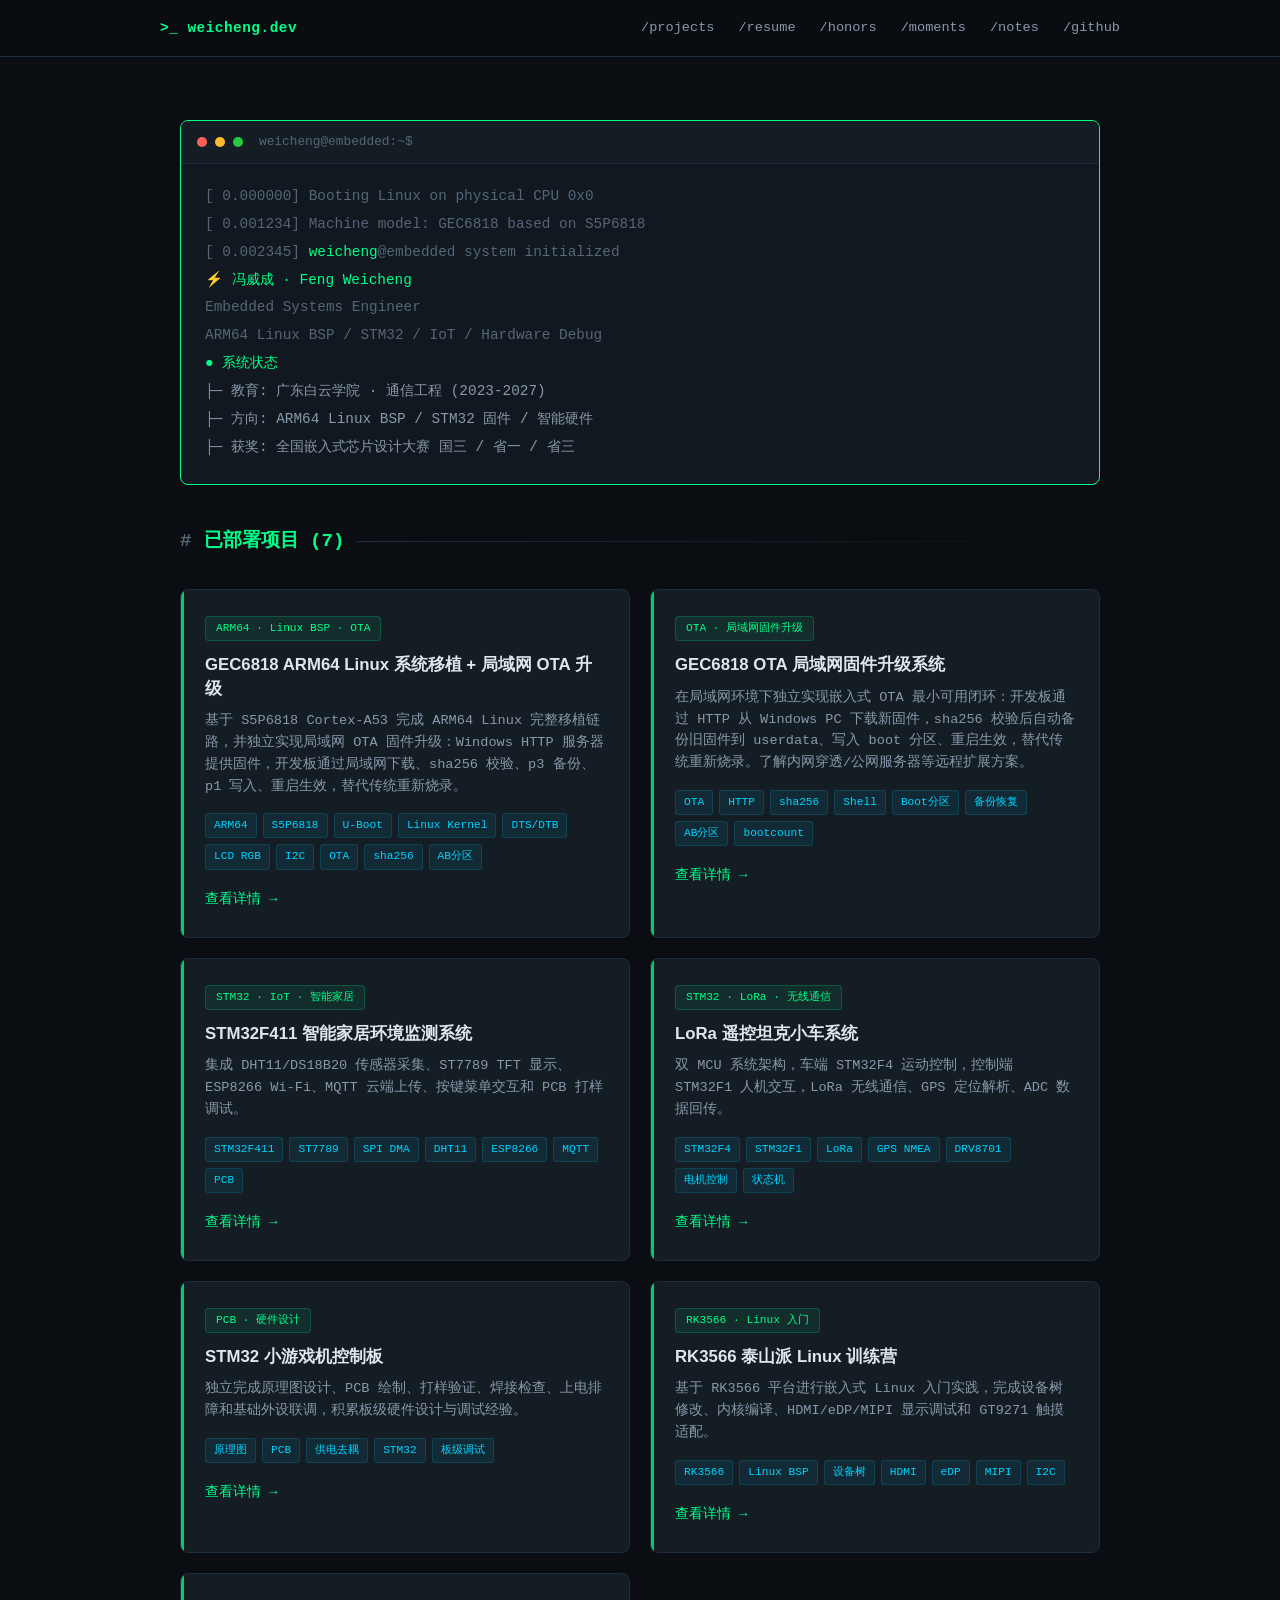
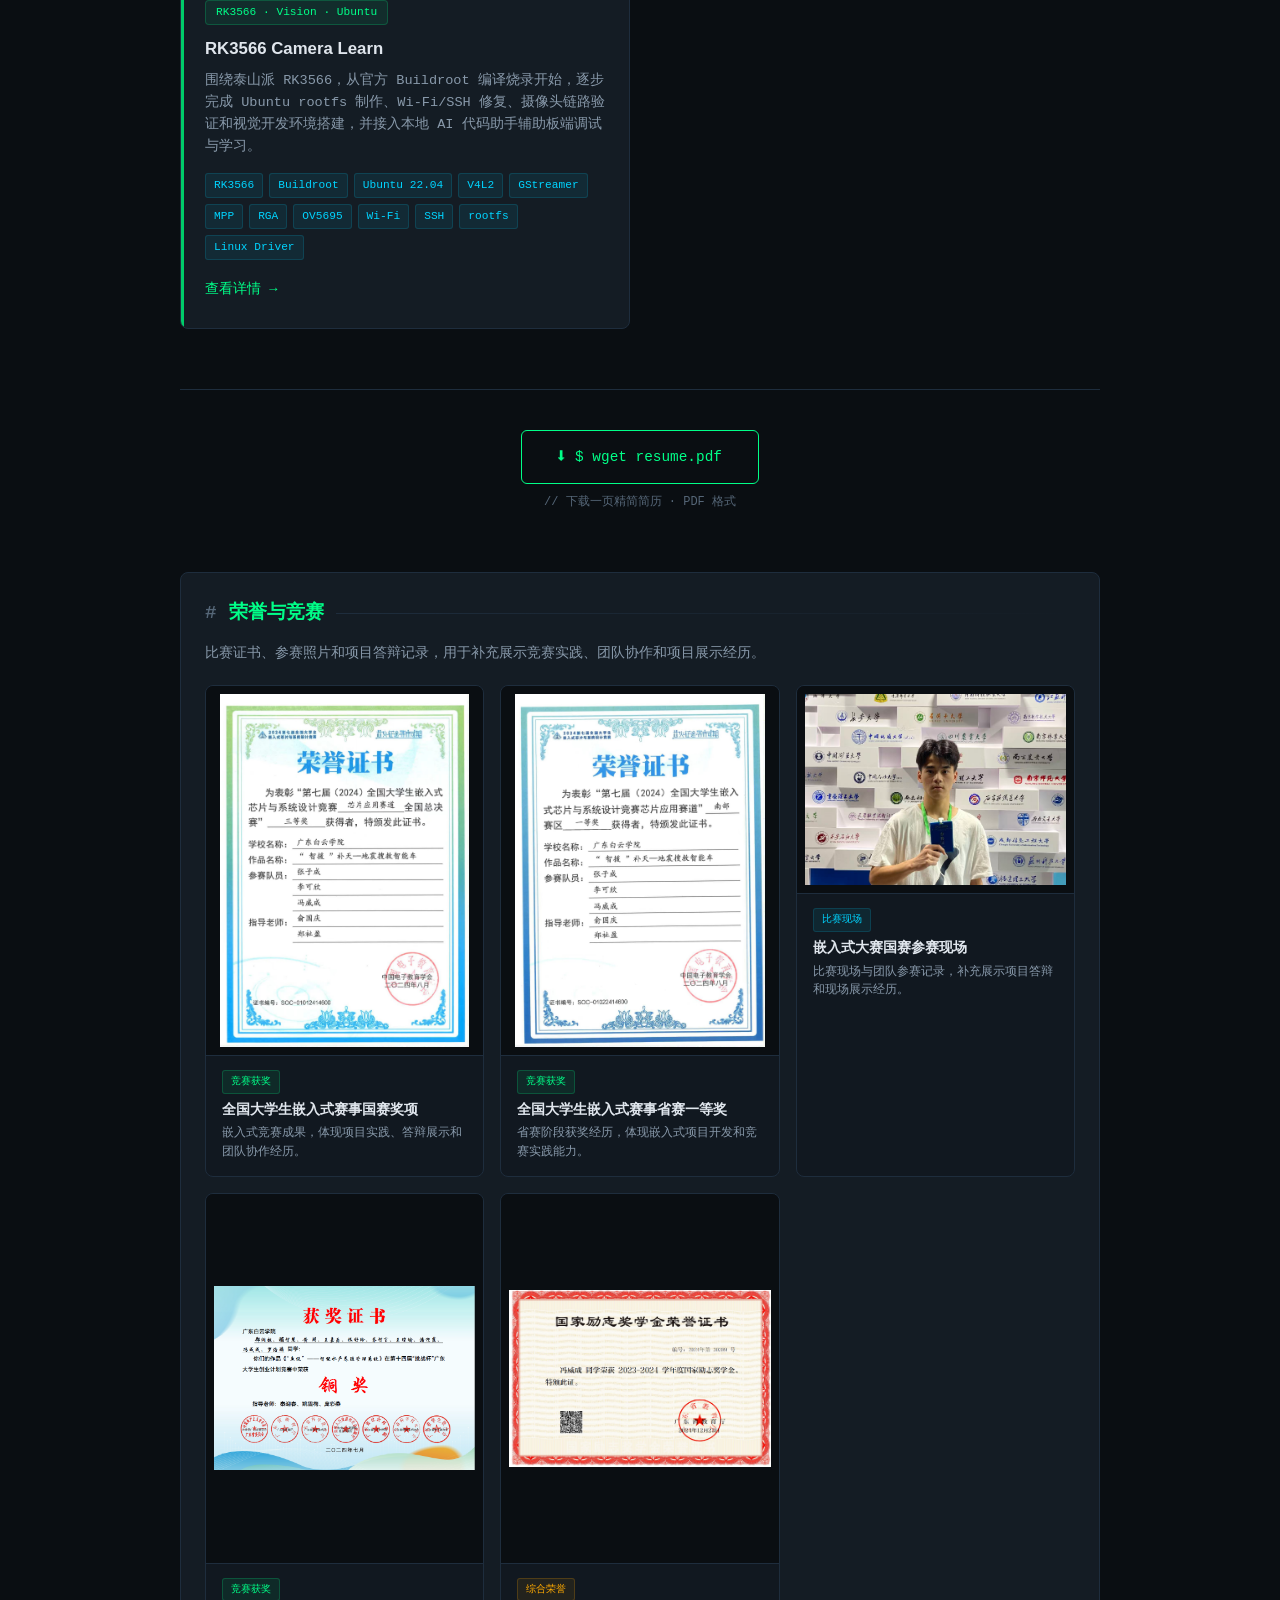
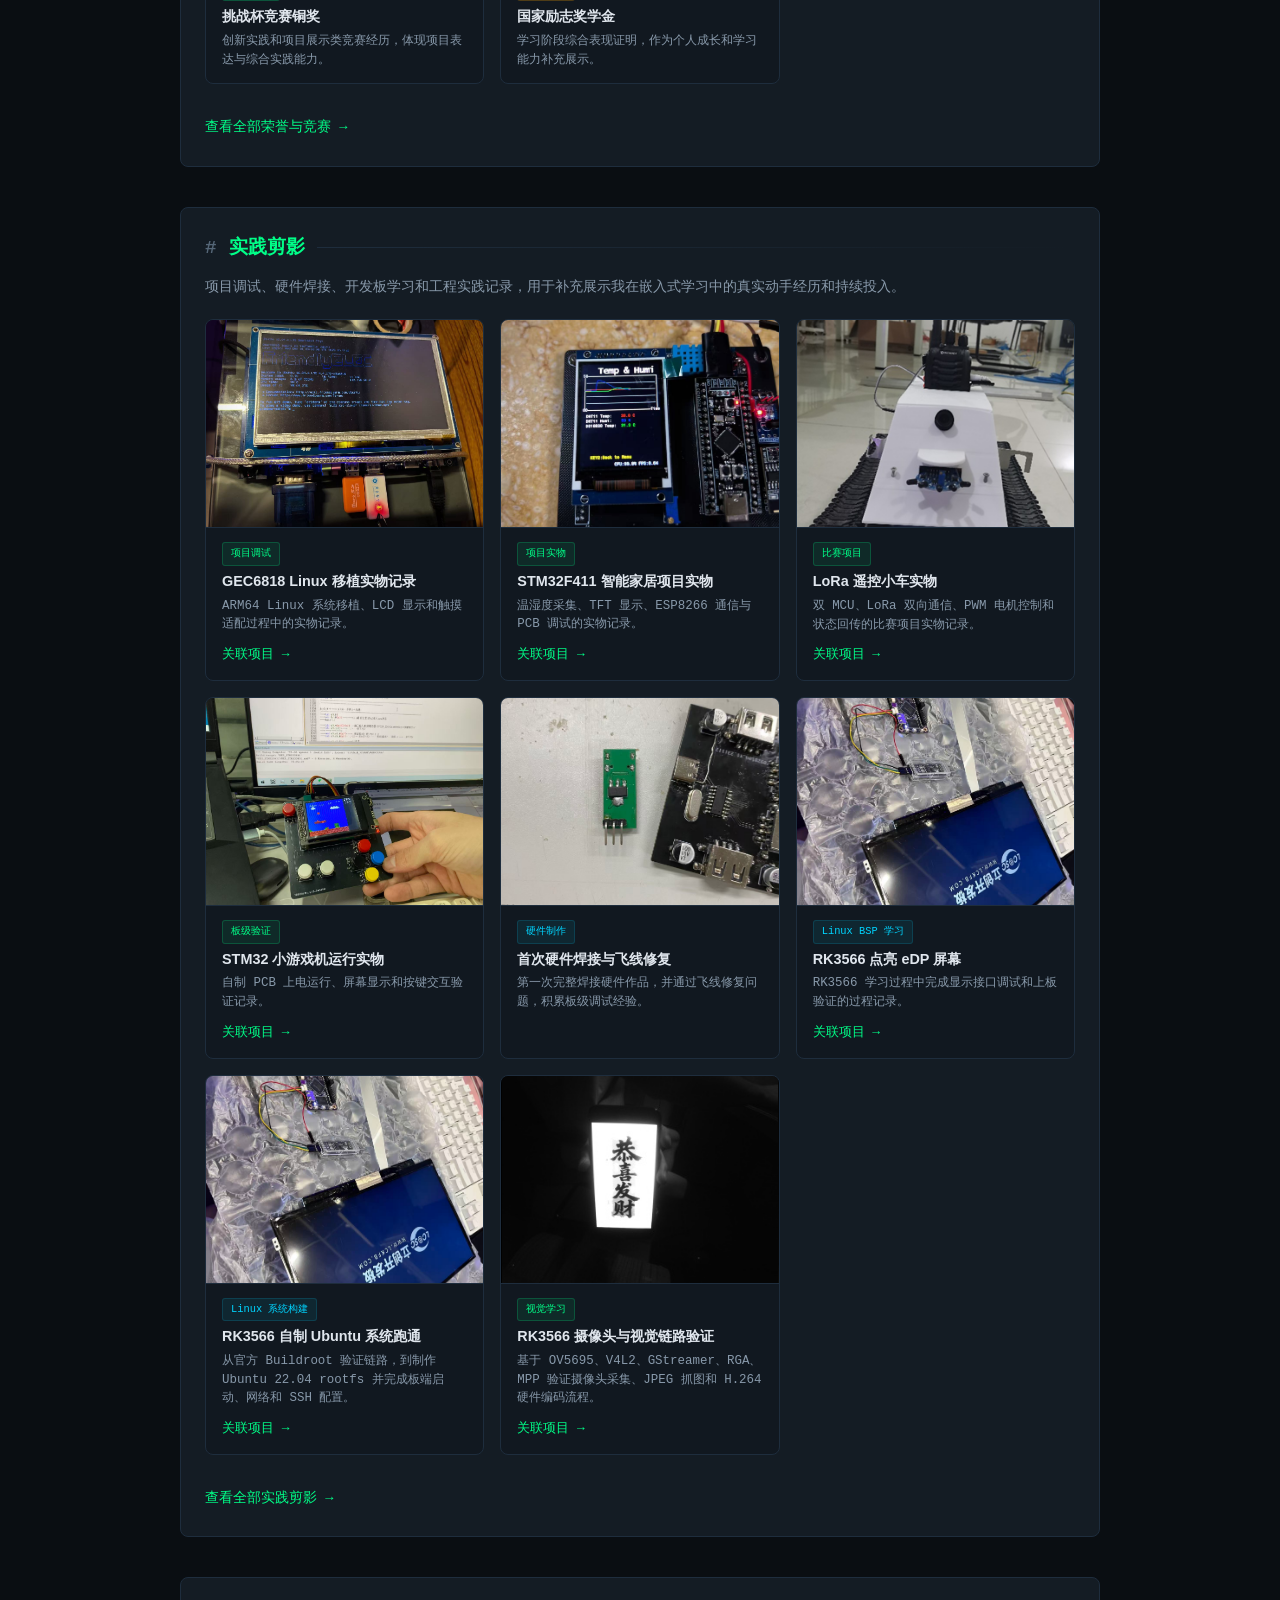
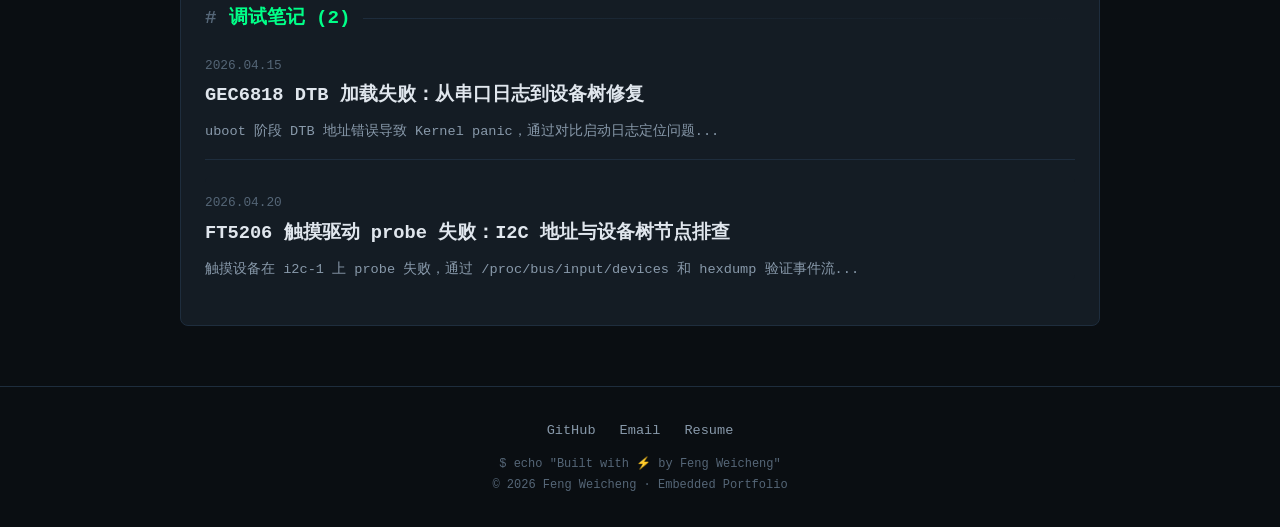
==== commit e9ffa4df: "feat: GEC6818 页面新增 OTA 局域网固件升级章节 + AB 分区规划 - gec6818.html: 新增 OTA 专区（动机/架构图/Stage1 关键设计/成果/AB分区进阶） -" ====
--- a/index.html
+++ b/index.html
@@ -55,14 +55,14 @@
 
       <!-- ====== 项目卡片 ====== -->
       <div id="projects">
-        <h2 class="section-title">已部署项目 (6)</h2>
+        <h2 class="section-title">已部署项目 (7)</h2>
       </div>
       <div class="projects-grid">
         <!-- 项目 1: GEC6818 -->
         <div class="card">
-          <div class="card-tag">ARM64 · Linux BSP</div>
-          <h3>GEC6818 ARM64 Linux 系统移植</h3>
-          <p>基于 S5P6818 Cortex-A53 进行 ARM64 Linux bring-up，完成 U-Boot、Kernel、DTS/DTB、LCD RGB、FT5206 触摸和 I2C 板级适配。</p>
+          <div class="card-tag">ARM64 · Linux BSP · OTA</div>
+          <h3>GEC6818 ARM64 Linux 系统移植 + 局域网 OTA 升级</h3>
+          <p>基于 S5P6818 Cortex-A53 完成 ARM64 Linux 完整移植链路，并独立实现局域网 OTA 固件升级：Windows HTTP 服务器提供固件，开发板通过局域网下载、sha256 校验、p3 备份、p1 写入、重启生效，替代传统重新烧录。</p>
           <div class="card-tech">
             <span>ARM64</span>
             <span>S5P6818</span>
@@ -71,11 +71,32 @@
             <span>DTS/DTB</span>
             <span>LCD RGB</span>
             <span>I2C</span>
+            <span>OTA</span>
+            <span>sha256</span>
+            <span>AB分区</span>
           </div>
           <a href="projects/gec6818.html" class="card-link">查看详情 →</a>
         </div>
 
-        <!-- 项目 2: STM32F411 -->
+        <!-- 项目 2: GEC6818 OTA -->
+        <div class="card">
+          <div class="card-tag">OTA · 局域网固件升级</div>
+          <h3>GEC6818 OTA 局域网固件升级系统</h3>
+          <p>在局域网环境下独立实现嵌入式 OTA 最小可用闭环：开发板通过 HTTP 从 Windows PC 下载新固件，sha256 校验后自动备份旧固件到 userdata、写入 boot 分区、重启生效，替代传统重新烧录。了解内网穿透/公网服务器等远程扩展方案。</p>
+          <div class="card-tech">
+            <span>OTA</span>
+            <span>HTTP</span>
+            <span>sha256</span>
+            <span>Shell</span>
+            <span>Boot分区</span>
+            <span>备份恢复</span>
+            <span>AB分区</span>
+            <span>bootcount</span>
+          </div>
+          <a href="projects/gec6818.html#ota" class="card-link">查看详情 →</a>
+        </div>
+
+        <!-- 项目 3: STM32F411 -->
         <div class="card">
           <div class="card-tag">STM32 · IoT · 智能家居</div>
           <h3>STM32F411 智能家居环境监测系统</h3>
@@ -92,7 +113,7 @@
           <a href="projects/stm32f411.html" class="card-link">查看详情 →</a>
         </div>
 
-        <!-- 项目 3: LoRa 小车 -->
+        <!-- 项目 4: LoRa 小车 -->
         <div class="card">
           <div class="card-tag">STM32 · LoRa · 无线通信</div>
           <h3>LoRa 遥控坦克小车系统</h3>
@@ -109,7 +130,7 @@
           <a href="projects/lora-car.html" class="card-link">查看详情 →</a>
         </div>
 
-        <!-- 项目 4: 小游戏机 -->
+        <!-- 项目 5: 小游戏机 -->
         <div class="card">
           <div class="card-tag">PCB · 硬件设计</div>
           <h3>STM32 小游戏机控制板</h3>
